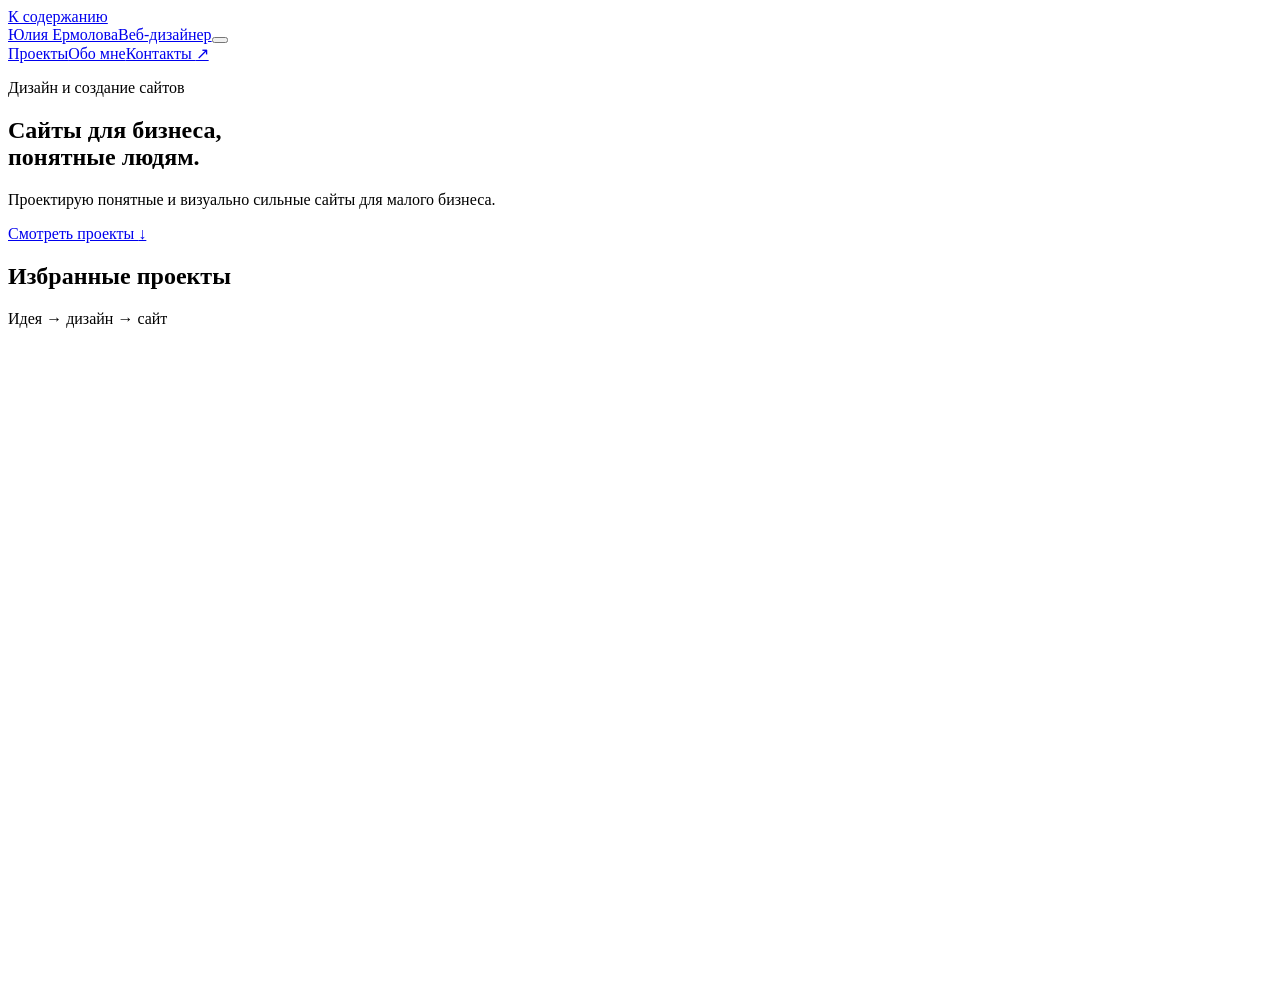
==== index.html @ 123901cf "Publish Yulia Ermolova portfolio" ====
<!doctype html><html lang="ru"><head><meta charset="UTF-8"><meta name="viewport" content="width=device-width, initial-scale=1"><title>Юлия Ермолова — веб-дизайнер</title><meta name="description" content="Дизайн сайтов для малого бизнеса. Портфолио Юлии Ермоловой: коммерческий проект PRYANIK44 и концепт свадебной студии NÉRA."><link rel="preload" href="/yulia-portfolio/assets/onest-1.woff2" as="font" type="font/woff2" crossorigin><link rel="preload" href="/yulia-portfolio/assets/onest-6.woff2" as="font" type="font/woff2" crossorigin><link rel="stylesheet" href="/yulia-portfolio/fonts.css"><link rel="stylesheet" href="/yulia-portfolio/styles.css"><script src="/yulia-portfolio/app.js" defer></script></head><body><a class="skip-link" href="#main">К содержанию</a><header class="header shell"><a class="brand" href="/yulia-portfolio/" aria-current="page">Юлия Ермолова<span class="brand-role">Веб-дизайнер</span></a><button class="menu-toggle" aria-label="Открыть меню" aria-expanded="false" aria-controls="navigation"><span></span><span></span></button><nav id="navigation" aria-label="Основная навигация"><a href="/yulia-portfolio/#projects">Проекты</a><a href="/yulia-portfolio/#about">Обо мне</a><a href="/yulia-portfolio/#contact">Контакты <span aria-hidden="true">↗</span></a></nav></header><main id="main">
<section class="hero shell" aria-labelledby="hero-title"><p class="eyebrow">Дизайн и создание сайтов</p><div class="hero-main"><h1 id="hero-title">Сайты для бизнеса,<br><span>понятные людям.</span></h1><div class="hero-aside"><p>Проектирую понятные и визуально сильные сайты для малого бизнеса.</p><a class="text-link" href="/yulia-portfolio/#projects">Смотреть проекты <span aria-hidden="true">↓</span></a></div></div></section>
<section class="projects shell" id="projects" aria-labelledby="projects-title"><div class="section-heading"><h2 id="projects-title">Избранные проекты</h2><span class="section-note">Идея → дизайн → сайт</span></div><article class="project-card" id="project-pryanik44"><a class="project-link" href="/yulia-portfolio/projects/pryanik44" aria-label="PRYANIK44 — смотреть кейс"><div class="project-preview pryanik44"><img src="/yulia-portfolio/assets/pryanik-desktop-1440.webp" srcset="/yulia-portfolio/assets/pryanik-desktop-480.webp 480w, /yulia-portfolio/assets/pryanik-desktop-800.webp 800w, /yulia-portfolio/assets/pryanik-desktop-1200.webp 1200w, /yulia-portfolio/assets/pryanik-desktop-1440.webp 1440w" sizes="(max-width: 767px) calc(100vw - 40px), (max-width: 1328px) calc(100vw - 80px), 1248px" width="1440" height="1000" alt="Первый экран PRYANIK44: пряники на заказ и фотография расписных пряников" decoding="async" fetchpriority="high"><span class="project-kind">Коммерческий проект</span><span class="preview-open" aria-hidden="true"><span aria-hidden="true">↗</span></span></div><div class="project-caption"><div><h3>PRYANIK44</h3><p>Сайт для мастерской авторских пряников</p></div><div class="project-meta"><span>2026</span><span>Смотреть кейс ↗</span></div></div></a></article><article class="project-card" id="project-nera"><a class="project-link" href="/yulia-portfolio/projects/nera" aria-label="NÉRA — смотреть кейс"><div class="project-preview nera"><img src="/yulia-portfolio/assets/nera-desktop-1440.webp" srcset="/yulia-portfolio/assets/nera-desktop-480.webp 480w, /yulia-portfolio/assets/nera-desktop-800.webp 800w, /yulia-portfolio/assets/nera-desktop-1200.webp 1200w, /yulia-portfolio/assets/nera-desktop-1440.webp 1440w" sizes="(max-width: 767px) calc(100vw - 40px), (max-width: 1328px) calc(100vw - 80px), 1248px" width="1440" height="1100" alt="Первый экран NÉRA: Всё начинается с вас и свадебный ужин в саду" decoding="async" loading="lazy"><span class="project-kind">Концепт</span><span class="preview-open" aria-hidden="true"><span aria-hidden="true">↗</span></span></div><div class="project-caption"><div><h3>NÉRA</h3><p>Сайт для свадебной студии</p></div><div class="project-meta"><span>2026</span><span>Смотреть кейс ↗</span></div></div></a></article></section>
<section class="about shell" id="about" aria-labelledby="about-title"><div class="section-label">Немного обо мне</div><div class="about-main"><h2 id="about-title">Юлия Ермолова.<br><span class="muted">Веб-дизайнер.</span></h2><p>Помогаю малому бизнесу рассказывать о себе через сайт. Продумываю структуру, создаю дизайн и адаптирую его для разных устройств.</p><div class="services"><h3>Что делаю</h3><ul><li>Лендинги</li><li>Многостраничные сайты</li><li>Индивидуальные сайты</li></ul></div></div></section>
<section class="contact shell" id="contact" aria-labelledby="contact-title"><div><p class="eyebrow">Давайте познакомимся</p><h2 id="contact-title">Есть проект?<br><span class="muted">Расскажите мне о нём.</span></h2></div><div class="contact-actions" aria-label="Способы связи"><a class="button contact-button contact-button-primary" href="https://t.me/yu_ermolova" target="_blank" rel="noopener noreferrer" aria-label="Написать в Telegram">Telegram <span aria-hidden="true">↗</span></a><a class="button contact-button contact-button-secondary" href="https://vk.ru/yuliaweb" target="_blank" rel="noopener noreferrer" aria-label="Написать в ВКонтакте">ВКонтакте <span aria-hidden="true">↗</span></a></div></section></main><footer class="footer shell"><span>© 2026 Юлия Ермолова</span><a href="#main">Наверх <span aria-hidden="true">↑</span></a></footer></body></html>
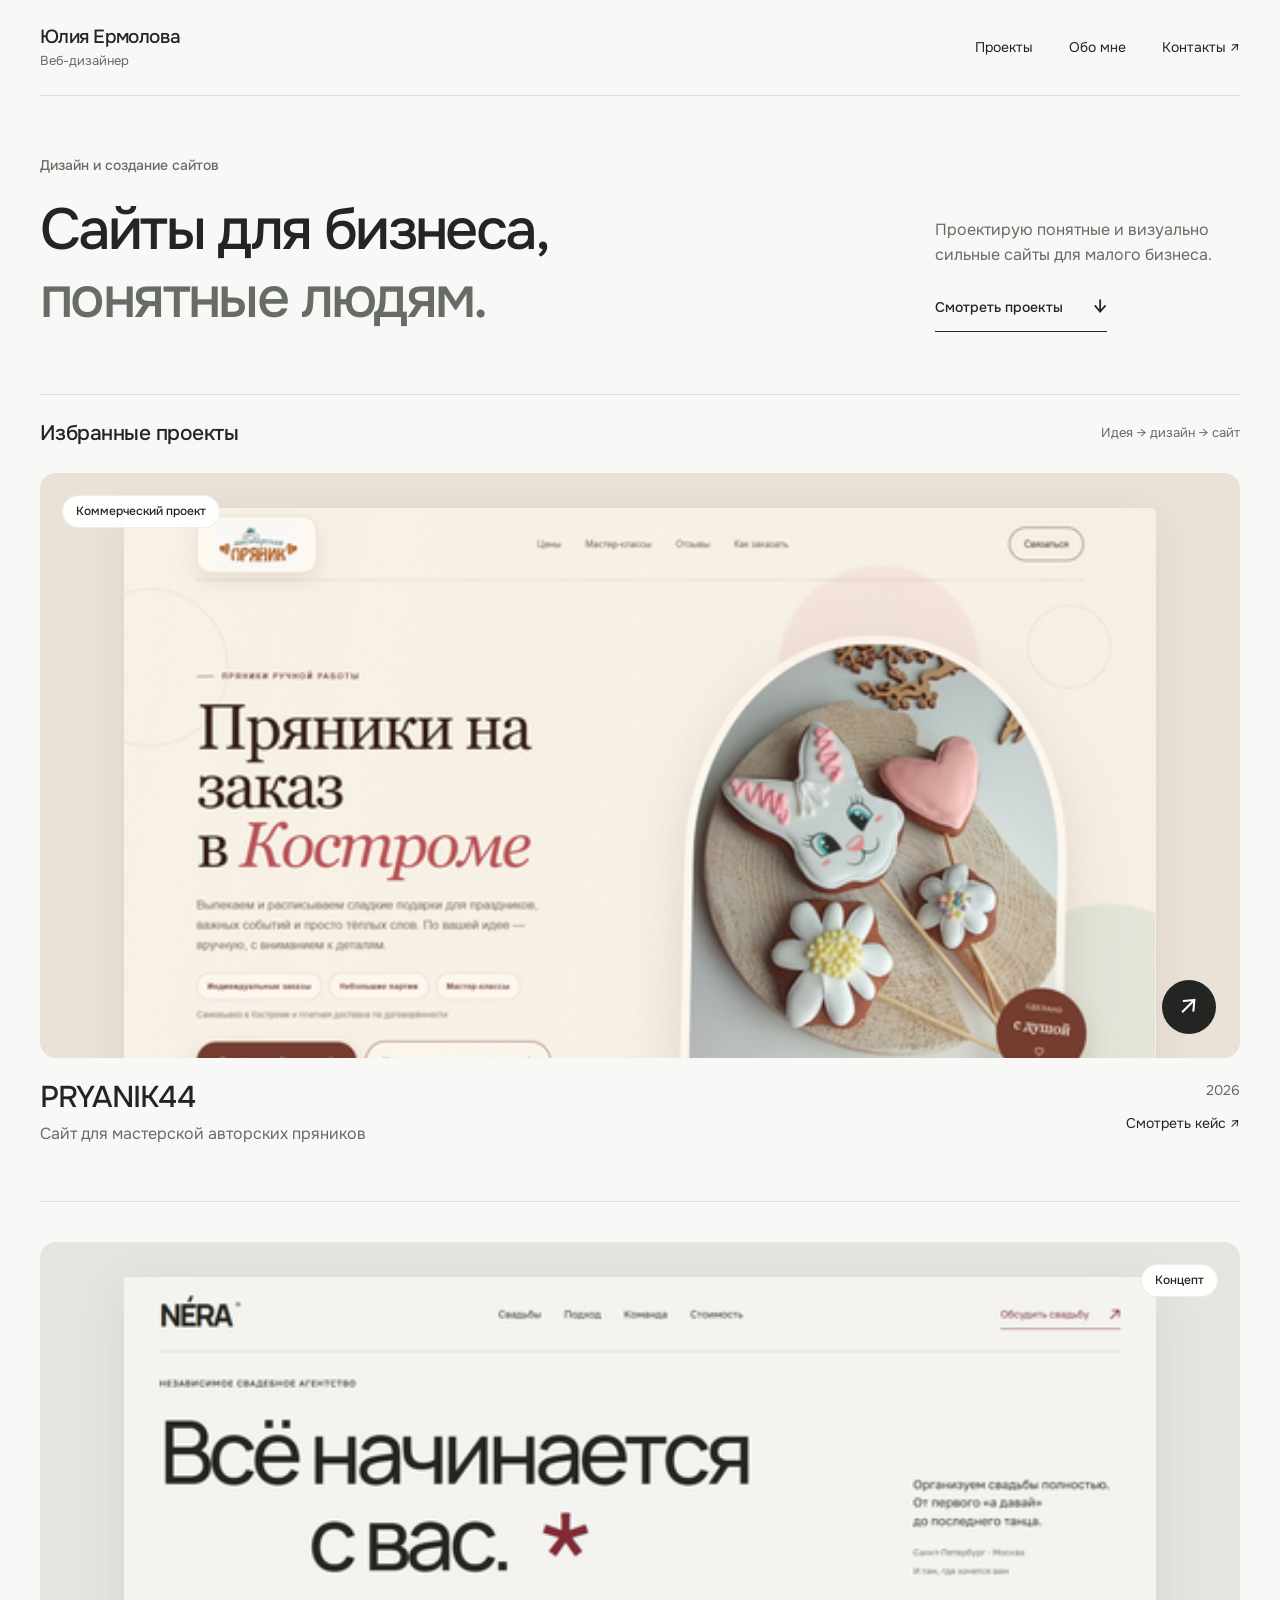
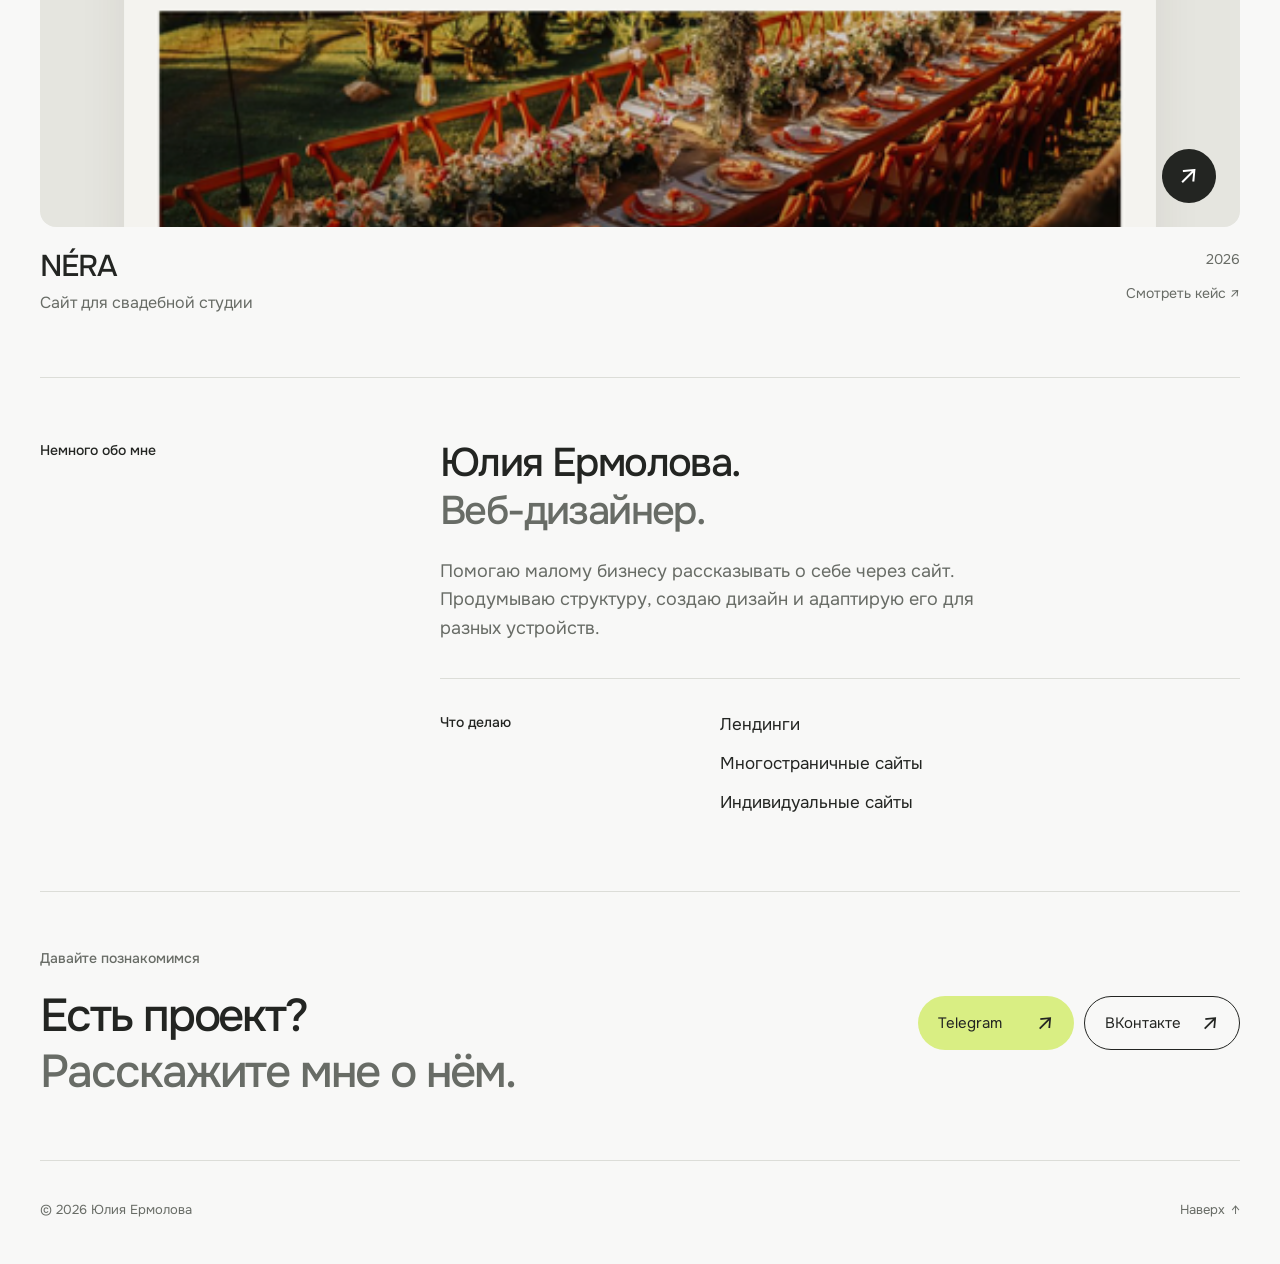
==== commit 23aebf28: "Connect yuliaportfolio.ru" ====
--- a/index.html
+++ b/index.html
@@ -1,5 +1,5 @@
-<!doctype html><html lang="ru"><head><meta charset="UTF-8"><meta name="viewport" content="width=device-width, initial-scale=1"><title>Юлия Ермолова — веб-дизайнер</title><meta name="description" content="Дизайн сайтов для малого бизнеса. Портфолио Юлии Ермоловой: коммерческий проект PRYANIK44 и концепт свадебной студии NÉRA."><link rel="preload" href="/yulia-portfolio/assets/onest-1.woff2" as="font" type="font/woff2" crossorigin><link rel="preload" href="/yulia-portfolio/assets/onest-6.woff2" as="font" type="font/woff2" crossorigin><link rel="stylesheet" href="/yulia-portfolio/fonts.css"><link rel="stylesheet" href="/yulia-portfolio/styles.css"><script src="/yulia-portfolio/app.js" defer></script></head><body><a class="skip-link" href="#main">К содержанию</a><header class="header shell"><a class="brand" href="/yulia-portfolio/" aria-current="page">Юлия Ермолова<span class="brand-role">Веб-дизайнер</span></a><button class="menu-toggle" aria-label="Открыть меню" aria-expanded="false" aria-controls="navigation"><span></span><span></span></button><nav id="navigation" aria-label="Основная навигация"><a href="/yulia-portfolio/#projects">Проекты</a><a href="/yulia-portfolio/#about">Обо мне</a><a href="/yulia-portfolio/#contact">Контакты <span aria-hidden="true">↗</span></a></nav></header><main id="main">
-<section class="hero shell" aria-labelledby="hero-title"><p class="eyebrow">Дизайн и создание сайтов</p><div class="hero-main"><h1 id="hero-title">Сайты для бизнеса,<br><span>понятные людям.</span></h1><div class="hero-aside"><p>Проектирую понятные и визуально сильные сайты для малого бизнеса.</p><a class="text-link" href="/yulia-portfolio/#projects">Смотреть проекты <span aria-hidden="true">↓</span></a></div></div></section>
-<section class="projects shell" id="projects" aria-labelledby="projects-title"><div class="section-heading"><h2 id="projects-title">Избранные проекты</h2><span class="section-note">Идея → дизайн → сайт</span></div><article class="project-card" id="project-pryanik44"><a class="project-link" href="/yulia-portfolio/projects/pryanik44" aria-label="PRYANIK44 — смотреть кейс"><div class="project-preview pryanik44"><img src="/yulia-portfolio/assets/pryanik-desktop-1440.webp" srcset="/yulia-portfolio/assets/pryanik-desktop-480.webp 480w, /yulia-portfolio/assets/pryanik-desktop-800.webp 800w, /yulia-portfolio/assets/pryanik-desktop-1200.webp 1200w, /yulia-portfolio/assets/pryanik-desktop-1440.webp 1440w" sizes="(max-width: 767px) calc(100vw - 40px), (max-width: 1328px) calc(100vw - 80px), 1248px" width="1440" height="1000" alt="Первый экран PRYANIK44: пряники на заказ и фотография расписных пряников" decoding="async" fetchpriority="high"><span class="project-kind">Коммерческий проект</span><span class="preview-open" aria-hidden="true"><span aria-hidden="true">↗</span></span></div><div class="project-caption"><div><h3>PRYANIK44</h3><p>Сайт для мастерской авторских пряников</p></div><div class="project-meta"><span>2026</span><span>Смотреть кейс ↗</span></div></div></a></article><article class="project-card" id="project-nera"><a class="project-link" href="/yulia-portfolio/projects/nera" aria-label="NÉRA — смотреть кейс"><div class="project-preview nera"><img src="/yulia-portfolio/assets/nera-desktop-1440.webp" srcset="/yulia-portfolio/assets/nera-desktop-480.webp 480w, /yulia-portfolio/assets/nera-desktop-800.webp 800w, /yulia-portfolio/assets/nera-desktop-1200.webp 1200w, /yulia-portfolio/assets/nera-desktop-1440.webp 1440w" sizes="(max-width: 767px) calc(100vw - 40px), (max-width: 1328px) calc(100vw - 80px), 1248px" width="1440" height="1100" alt="Первый экран NÉRA: Всё начинается с вас и свадебный ужин в саду" decoding="async" loading="lazy"><span class="project-kind">Концепт</span><span class="preview-open" aria-hidden="true"><span aria-hidden="true">↗</span></span></div><div class="project-caption"><div><h3>NÉRA</h3><p>Сайт для свадебной студии</p></div><div class="project-meta"><span>2026</span><span>Смотреть кейс ↗</span></div></div></a></article></section>
+<!doctype html><html lang="ru"><head><meta charset="UTF-8"><meta name="viewport" content="width=device-width, initial-scale=1"><title>Юлия Ермолова — веб-дизайнер</title><meta name="description" content="Дизайн сайтов для малого бизнеса. Портфолио Юлии Ермоловой: коммерческий проект PRYANIK44 и концепт свадебной студии NÉRA."><link rel="preload" href="/assets/onest-1.woff2" as="font" type="font/woff2" crossorigin><link rel="preload" href="/assets/onest-6.woff2" as="font" type="font/woff2" crossorigin><link rel="stylesheet" href="/fonts.css"><link rel="stylesheet" href="/styles.css"><script src="/app.js" defer></script></head><body><a class="skip-link" href="#main">К содержанию</a><header class="header shell"><a class="brand" href="/" aria-current="page">Юлия Ермолова<span class="brand-role">Веб-дизайнер</span></a><button class="menu-toggle" aria-label="Открыть меню" aria-expanded="false" aria-controls="navigation"><span></span><span></span></button><nav id="navigation" aria-label="Основная навигация"><a href="/#projects">Проекты</a><a href="/#about">Обо мне</a><a href="/#contact">Контакты <span aria-hidden="true">↗</span></a></nav></header><main id="main">
+<section class="hero shell" aria-labelledby="hero-title"><p class="eyebrow">Дизайн и создание сайтов</p><div class="hero-main"><h1 id="hero-title">Сайты для бизнеса,<br><span>понятные людям.</span></h1><div class="hero-aside"><p>Проектирую понятные и визуально сильные сайты для малого бизнеса.</p><a class="text-link" href="/#projects">Смотреть проекты <span aria-hidden="true">↓</span></a></div></div></section>
+<section class="projects shell" id="projects" aria-labelledby="projects-title"><div class="section-heading"><h2 id="projects-title">Избранные проекты</h2><span class="section-note">Идея → дизайн → сайт</span></div><article class="project-card" id="project-pryanik44"><a class="project-link" href="/projects/pryanik44" aria-label="PRYANIK44 — смотреть кейс"><div class="project-preview pryanik44"><img src="/assets/pryanik-desktop-1440.webp" srcset="/assets/pryanik-desktop-480.webp 480w, /assets/pryanik-desktop-800.webp 800w, /assets/pryanik-desktop-1200.webp 1200w, /assets/pryanik-desktop-1440.webp 1440w" sizes="(max-width: 767px) calc(100vw - 40px), (max-width: 1328px) calc(100vw - 80px), 1248px" width="1440" height="1000" alt="Первый экран PRYANIK44: пряники на заказ и фотография расписных пряников" decoding="async" fetchpriority="high"><span class="project-kind">Коммерческий проект</span><span class="preview-open" aria-hidden="true"><span aria-hidden="true">↗</span></span></div><div class="project-caption"><div><h3>PRYANIK44</h3><p>Сайт для мастерской авторских пряников</p></div><div class="project-meta"><span>2026</span><span>Смотреть кейс ↗</span></div></div></a></article><article class="project-card" id="project-nera"><a class="project-link" href="/projects/nera" aria-label="NÉRA — смотреть кейс"><div class="project-preview nera"><img src="/assets/nera-desktop-1440.webp" srcset="/assets/nera-desktop-480.webp 480w, /assets/nera-desktop-800.webp 800w, /assets/nera-desktop-1200.webp 1200w, /assets/nera-desktop-1440.webp 1440w" sizes="(max-width: 767px) calc(100vw - 40px), (max-width: 1328px) calc(100vw - 80px), 1248px" width="1440" height="1100" alt="Первый экран NÉRA: Всё начинается с вас и свадебный ужин в саду" decoding="async" loading="lazy"><span class="project-kind">Концепт</span><span class="preview-open" aria-hidden="true"><span aria-hidden="true">↗</span></span></div><div class="project-caption"><div><h3>NÉRA</h3><p>Сайт для свадебной студии</p></div><div class="project-meta"><span>2026</span><span>Смотреть кейс ↗</span></div></div></a></article></section>
 <section class="about shell" id="about" aria-labelledby="about-title"><div class="section-label">Немного обо мне</div><div class="about-main"><h2 id="about-title">Юлия Ермолова.<br><span class="muted">Веб-дизайнер.</span></h2><p>Помогаю малому бизнесу рассказывать о себе через сайт. Продумываю структуру, создаю дизайн и адаптирую его для разных устройств.</p><div class="services"><h3>Что делаю</h3><ul><li>Лендинги</li><li>Многостраничные сайты</li><li>Индивидуальные сайты</li></ul></div></div></section>
 <section class="contact shell" id="contact" aria-labelledby="contact-title"><div><p class="eyebrow">Давайте познакомимся</p><h2 id="contact-title">Есть проект?<br><span class="muted">Расскажите мне о нём.</span></h2></div><div class="contact-actions" aria-label="Способы связи"><a class="button contact-button contact-button-primary" href="https://t.me/yu_ermolova" target="_blank" rel="noopener noreferrer" aria-label="Написать в Telegram">Telegram <span aria-hidden="true">↗</span></a><a class="button contact-button contact-button-secondary" href="https://vk.ru/yuliaweb" target="_blank" rel="noopener noreferrer" aria-label="Написать в ВКонтакте">ВКонтакте <span aria-hidden="true">↗</span></a></div></section></main><footer class="footer shell"><span>© 2026 Юлия Ермолова</span><a href="#main">Наверх <span aria-hidden="true">↑</span></a></footer></body></html>
--- a/fonts.css
+++ b/fonts.css
@@ -0,0 +1,189 @@
+/* cyrillic-ext */
+@font-face {
+  font-family: 'Onest';
+  font-style: normal;
+  font-weight: 400;
+  font-display: swap;
+  src: url(/assets/onest-0.woff2) format('woff2');
+  unicode-range: U+0460-052F, U+1C80-1C8A, U+20B4, U+2DE0-2DFF, U+A640-A69F, U+FE2E-FE2F;
+}
+/* cyrillic */
+@font-face {
+  font-family: 'Onest';
+  font-style: normal;
+  font-weight: 400;
+  font-display: swap;
+  src: url(/assets/onest-1.woff2) format('woff2');
+  unicode-range: U+0301, U+0400-045F, U+0490-0491, U+04B0-04B1, U+2116;
+}
+/* math */
+@font-face {
+  font-family: 'Onest';
+  font-style: normal;
+  font-weight: 400;
+  font-display: swap;
+  src: url(/assets/onest-2.woff2) format('woff2');
+  unicode-range: U+0302-0303, U+0305, U+0307-0308, U+0310, U+0312, U+0315, U+031A, U+0326-0327, U+032C, U+032F-0330, U+0332-0333, U+0338, U+033A, U+0346, U+034D, U+0391-03A1, U+03A3-03A9, U+03B1-03C9, U+03D1, U+03D5-03D6, U+03F0-03F1, U+03F4-03F5, U+2016-2017, U+2034-2038, U+203C, U+2040, U+2043, U+2047, U+2050, U+2057, U+205F, U+2070-2071, U+2074-208E, U+2090-209C, U+20D0-20DC, U+20E1, U+20E5-20EF, U+2100-2112, U+2114-2115, U+2117-2121, U+2123-214F, U+2190, U+2192, U+2194-21AE, U+21B0-21E5, U+21F1-21F2, U+21F4-2211, U+2213-2214, U+2216-22FF, U+2308-230B, U+2310, U+2319, U+231C-2321, U+2336-237A, U+237C, U+2395, U+239B-23B7, U+23D0, U+23DC-23E1, U+2474-2475, U+25AF, U+25B3, U+25B7, U+25BD, U+25C1, U+25CA, U+25CC, U+25FB, U+266D-266F, U+27C0-27FF, U+2900-2AFF, U+2B0E-2B11, U+2B30-2B4C, U+2BFE, U+3030, U+FF5B, U+FF5D, U+1D400-1D7FF, U+1EE00-1EEFF;
+}
+/* symbols */
+@font-face {
+  font-family: 'Onest';
+  font-style: normal;
+  font-weight: 400;
+  font-display: swap;
+  src: url(/assets/onest-3.woff2) format('woff2');
+  unicode-range: U+0001-000C, U+000E-001F, U+007F-009F, U+20DD-20E0, U+20E2-20E4, U+2150-218F, U+2190, U+2192, U+2194-2199, U+21AF, U+21E6-21F0, U+21F3, U+2218-2219, U+2299, U+22C4-22C6, U+2300-243F, U+2440-244A, U+2460-24FF, U+25A0-27BF, U+2800-28FF, U+2921-2922, U+2981, U+29BF, U+29EB, U+2B00-2BFF, U+4DC0-4DFF, U+FFF9-FFFB, U+10140-1018E, U+10190-1019C, U+101A0, U+101D0-101FD, U+102E0-102FB, U+10E60-10E7E, U+1D2C0-1D2D3, U+1D2E0-1D37F, U+1F000-1F0FF, U+1F100-1F1AD, U+1F1E6-1F1FF, U+1F30D-1F30F, U+1F315, U+1F31C, U+1F31E, U+1F320-1F32C, U+1F336, U+1F378, U+1F37D, U+1F382, U+1F393-1F39F, U+1F3A7-1F3A8, U+1F3AC-1F3AF, U+1F3C2, U+1F3C4-1F3C6, U+1F3CA-1F3CE, U+1F3D4-1F3E0, U+1F3ED, U+1F3F1-1F3F3, U+1F3F5-1F3F7, U+1F408, U+1F415, U+1F41F, U+1F426, U+1F43F, U+1F441-1F442, U+1F444, U+1F446-1F449, U+1F44C-1F44E, U+1F453, U+1F46A, U+1F47D, U+1F4A3, U+1F4B0, U+1F4B3, U+1F4B9, U+1F4BB, U+1F4BF, U+1F4C8-1F4CB, U+1F4D6, U+1F4DA, U+1F4DF, U+1F4E3-1F4E6, U+1F4EA-1F4ED, U+1F4F7, U+1F4F9-1F4FB, U+1F4FD-1F4FE, U+1F503, U+1F507-1F50B, U+1F50D, U+1F512-1F513, U+1F53E-1F54A, U+1F54F-1F5FA, U+1F610, U+1F650-1F67F, U+1F687, U+1F68D, U+1F691, U+1F694, U+1F698, U+1F6AD, U+1F6B2, U+1F6B9-1F6BA, U+1F6BC, U+1F6C6-1F6CF, U+1F6D3-1F6D7, U+1F6E0-1F6EA, U+1F6F0-1F6F3, U+1F6F7-1F6FC, U+1F700-1F7FF, U+1F800-1F80B, U+1F810-1F847, U+1F850-1F859, U+1F860-1F887, U+1F890-1F8AD, U+1F8B0-1F8BB, U+1F8C0-1F8C1, U+1F900-1F90B, U+1F93B, U+1F946, U+1F984, U+1F996, U+1F9E9, U+1FA00-1FA6F, U+1FA70-1FA7C, U+1FA80-1FA89, U+1FA8F-1FAC6, U+1FACE-1FADC, U+1FADF-1FAE9, U+1FAF0-1FAF8, U+1FB00-1FBFF;
+}
+/* vietnamese */
+@font-face {
+  font-family: 'Onest';
+  font-style: normal;
+  font-weight: 400;
+  font-display: swap;
+  src: url(/assets/onest-4.woff2) format('woff2');
+  unicode-range: U+0102-0103, U+0110-0111, U+0128-0129, U+0168-0169, U+01A0-01A1, U+01AF-01B0, U+0300-0301, U+0303-0304, U+0308-0309, U+0323, U+0329, U+1EA0-1EF9, U+20AB;
+}
+/* latin-ext */
+@font-face {
+  font-family: 'Onest';
+  font-style: normal;
+  font-weight: 400;
+  font-display: swap;
+  src: url(/assets/onest-5.woff2) format('woff2');
+  unicode-range: U+0100-02BA, U+02BD-02C5, U+02C7-02CC, U+02CE-02D7, U+02DD-02FF, U+0304, U+0308, U+0329, U+1D00-1DBF, U+1E00-1E9F, U+1EF2-1EFF, U+2020, U+20A0-20AB, U+20AD-20C0, U+2113, U+2C60-2C7F, U+A720-A7FF;
+}
+/* latin */
+@font-face {
+  font-family: 'Onest';
+  font-style: normal;
+  font-weight: 400;
+  font-display: swap;
+  src: url(/assets/onest-6.woff2) format('woff2');
+  unicode-range: U+0000-00FF, U+0131, U+0152-0153, U+02BB-02BC, U+02C6, U+02DA, U+02DC, U+0304, U+0308, U+0329, U+2000-206F, U+20AC, U+2122, U+2191, U+2193, U+2212, U+2215, U+FEFF, U+FFFD;
+}
+/* cyrillic-ext */
+@font-face {
+  font-family: 'Onest';
+  font-style: normal;
+  font-weight: 500;
+  font-display: swap;
+  src: url(/assets/onest-0.woff2) format('woff2');
+  unicode-range: U+0460-052F, U+1C80-1C8A, U+20B4, U+2DE0-2DFF, U+A640-A69F, U+FE2E-FE2F;
+}
+/* cyrillic */
+@font-face {
+  font-family: 'Onest';
+  font-style: normal;
+  font-weight: 500;
+  font-display: swap;
+  src: url(/assets/onest-1.woff2) format('woff2');
+  unicode-range: U+0301, U+0400-045F, U+0490-0491, U+04B0-04B1, U+2116;
+}
+/* math */
+@font-face {
+  font-family: 'Onest';
+  font-style: normal;
+  font-weight: 500;
+  font-display: swap;
+  src: url(/assets/onest-2.woff2) format('woff2');
+  unicode-range: U+0302-0303, U+0305, U+0307-0308, U+0310, U+0312, U+0315, U+031A, U+0326-0327, U+032C, U+032F-0330, U+0332-0333, U+0338, U+033A, U+0346, U+034D, U+0391-03A1, U+03A3-03A9, U+03B1-03C9, U+03D1, U+03D5-03D6, U+03F0-03F1, U+03F4-03F5, U+2016-2017, U+2034-2038, U+203C, U+2040, U+2043, U+2047, U+2050, U+2057, U+205F, U+2070-2071, U+2074-208E, U+2090-209C, U+20D0-20DC, U+20E1, U+20E5-20EF, U+2100-2112, U+2114-2115, U+2117-2121, U+2123-214F, U+2190, U+2192, U+2194-21AE, U+21B0-21E5, U+21F1-21F2, U+21F4-2211, U+2213-2214, U+2216-22FF, U+2308-230B, U+2310, U+2319, U+231C-2321, U+2336-237A, U+237C, U+2395, U+239B-23B7, U+23D0, U+23DC-23E1, U+2474-2475, U+25AF, U+25B3, U+25B7, U+25BD, U+25C1, U+25CA, U+25CC, U+25FB, U+266D-266F, U+27C0-27FF, U+2900-2AFF, U+2B0E-2B11, U+2B30-2B4C, U+2BFE, U+3030, U+FF5B, U+FF5D, U+1D400-1D7FF, U+1EE00-1EEFF;
+}
+/* symbols */
+@font-face {
+  font-family: 'Onest';
+  font-style: normal;
+  font-weight: 500;
+  font-display: swap;
+  src: url(/assets/onest-3.woff2) format('woff2');
+  unicode-range: U+0001-000C, U+000E-001F, U+007F-009F, U+20DD-20E0, U+20E2-20E4, U+2150-218F, U+2190, U+2192, U+2194-2199, U+21AF, U+21E6-21F0, U+21F3, U+2218-2219, U+2299, U+22C4-22C6, U+2300-243F, U+2440-244A, U+2460-24FF, U+25A0-27BF, U+2800-28FF, U+2921-2922, U+2981, U+29BF, U+29EB, U+2B00-2BFF, U+4DC0-4DFF, U+FFF9-FFFB, U+10140-1018E, U+10190-1019C, U+101A0, U+101D0-101FD, U+102E0-102FB, U+10E60-10E7E, U+1D2C0-1D2D3, U+1D2E0-1D37F, U+1F000-1F0FF, U+1F100-1F1AD, U+1F1E6-1F1FF, U+1F30D-1F30F, U+1F315, U+1F31C, U+1F31E, U+1F320-1F32C, U+1F336, U+1F378, U+1F37D, U+1F382, U+1F393-1F39F, U+1F3A7-1F3A8, U+1F3AC-1F3AF, U+1F3C2, U+1F3C4-1F3C6, U+1F3CA-1F3CE, U+1F3D4-1F3E0, U+1F3ED, U+1F3F1-1F3F3, U+1F3F5-1F3F7, U+1F408, U+1F415, U+1F41F, U+1F426, U+1F43F, U+1F441-1F442, U+1F444, U+1F446-1F449, U+1F44C-1F44E, U+1F453, U+1F46A, U+1F47D, U+1F4A3, U+1F4B0, U+1F4B3, U+1F4B9, U+1F4BB, U+1F4BF, U+1F4C8-1F4CB, U+1F4D6, U+1F4DA, U+1F4DF, U+1F4E3-1F4E6, U+1F4EA-1F4ED, U+1F4F7, U+1F4F9-1F4FB, U+1F4FD-1F4FE, U+1F503, U+1F507-1F50B, U+1F50D, U+1F512-1F513, U+1F53E-1F54A, U+1F54F-1F5FA, U+1F610, U+1F650-1F67F, U+1F687, U+1F68D, U+1F691, U+1F694, U+1F698, U+1F6AD, U+1F6B2, U+1F6B9-1F6BA, U+1F6BC, U+1F6C6-1F6CF, U+1F6D3-1F6D7, U+1F6E0-1F6EA, U+1F6F0-1F6F3, U+1F6F7-1F6FC, U+1F700-1F7FF, U+1F800-1F80B, U+1F810-1F847, U+1F850-1F859, U+1F860-1F887, U+1F890-1F8AD, U+1F8B0-1F8BB, U+1F8C0-1F8C1, U+1F900-1F90B, U+1F93B, U+1F946, U+1F984, U+1F996, U+1F9E9, U+1FA00-1FA6F, U+1FA70-1FA7C, U+1FA80-1FA89, U+1FA8F-1FAC6, U+1FACE-1FADC, U+1FADF-1FAE9, U+1FAF0-1FAF8, U+1FB00-1FBFF;
+}
+/* vietnamese */
+@font-face {
+  font-family: 'Onest';
+  font-style: normal;
+  font-weight: 500;
+  font-display: swap;
+  src: url(/assets/onest-4.woff2) format('woff2');
+  unicode-range: U+0102-0103, U+0110-0111, U+0128-0129, U+0168-0169, U+01A0-01A1, U+01AF-01B0, U+0300-0301, U+0303-0304, U+0308-0309, U+0323, U+0329, U+1EA0-1EF9, U+20AB;
+}
+/* latin-ext */
+@font-face {
+  font-family: 'Onest';
+  font-style: normal;
+  font-weight: 500;
+  font-display: swap;
+  src: url(/assets/onest-5.woff2) format('woff2');
+  unicode-range: U+0100-02BA, U+02BD-02C5, U+02C7-02CC, U+02CE-02D7, U+02DD-02FF, U+0304, U+0308, U+0329, U+1D00-1DBF, U+1E00-1E9F, U+1EF2-1EFF, U+2020, U+20A0-20AB, U+20AD-20C0, U+2113, U+2C60-2C7F, U+A720-A7FF;
+}
+/* latin */
+@font-face {
+  font-family: 'Onest';
+  font-style: normal;
+  font-weight: 500;
+  font-display: swap;
+  src: url(/assets/onest-6.woff2) format('woff2');
+  unicode-range: U+0000-00FF, U+0131, U+0152-0153, U+02BB-02BC, U+02C6, U+02DA, U+02DC, U+0304, U+0308, U+0329, U+2000-206F, U+20AC, U+2122, U+2191, U+2193, U+2212, U+2215, U+FEFF, U+FFFD;
+}
+/* cyrillic-ext */
+@font-face {
+  font-family: 'Onest';
+  font-style: normal;
+  font-weight: 600;
+  font-display: swap;
+  src: url(/assets/onest-0.woff2) format('woff2');
+  unicode-range: U+0460-052F, U+1C80-1C8A, U+20B4, U+2DE0-2DFF, U+A640-A69F, U+FE2E-FE2F;
+}
+/* cyrillic */
+@font-face {
+  font-family: 'Onest';
+  font-style: normal;
+  font-weight: 600;
+  font-display: swap;
+  src: url(/assets/onest-1.woff2) format('woff2');
+  unicode-range: U+0301, U+0400-045F, U+0490-0491, U+04B0-04B1, U+2116;
+}
+/* math */
+@font-face {
+  font-family: 'Onest';
+  font-style: normal;
+  font-weight: 600;
+  font-display: swap;
+  src: url(/assets/onest-2.woff2) format('woff2');
+  unicode-range: U+0302-0303, U+0305, U+0307-0308, U+0310, U+0312, U+0315, U+031A, U+0326-0327, U+032C, U+032F-0330, U+0332-0333, U+0338, U+033A, U+0346, U+034D, U+0391-03A1, U+03A3-03A9, U+03B1-03C9, U+03D1, U+03D5-03D6, U+03F0-03F1, U+03F4-03F5, U+2016-2017, U+2034-2038, U+203C, U+2040, U+2043, U+2047, U+2050, U+2057, U+205F, U+2070-2071, U+2074-208E, U+2090-209C, U+20D0-20DC, U+20E1, U+20E5-20EF, U+2100-2112, U+2114-2115, U+2117-2121, U+2123-214F, U+2190, U+2192, U+2194-21AE, U+21B0-21E5, U+21F1-21F2, U+21F4-2211, U+2213-2214, U+2216-22FF, U+2308-230B, U+2310, U+2319, U+231C-2321, U+2336-237A, U+237C, U+2395, U+239B-23B7, U+23D0, U+23DC-23E1, U+2474-2475, U+25AF, U+25B3, U+25B7, U+25BD, U+25C1, U+25CA, U+25CC, U+25FB, U+266D-266F, U+27C0-27FF, U+2900-2AFF, U+2B0E-2B11, U+2B30-2B4C, U+2BFE, U+3030, U+FF5B, U+FF5D, U+1D400-1D7FF, U+1EE00-1EEFF;
+}
+/* symbols */
+@font-face {
+  font-family: 'Onest';
+  font-style: normal;
+  font-weight: 600;
+  font-display: swap;
+  src: url(/assets/onest-3.woff2) format('woff2');
+  unicode-range: U+0001-000C, U+000E-001F, U+007F-009F, U+20DD-20E0, U+20E2-20E4, U+2150-218F, U+2190, U+2192, U+2194-2199, U+21AF, U+21E6-21F0, U+21F3, U+2218-2219, U+2299, U+22C4-22C6, U+2300-243F, U+2440-244A, U+2460-24FF, U+25A0-27BF, U+2800-28FF, U+2921-2922, U+2981, U+29BF, U+29EB, U+2B00-2BFF, U+4DC0-4DFF, U+FFF9-FFFB, U+10140-1018E, U+10190-1019C, U+101A0, U+101D0-101FD, U+102E0-102FB, U+10E60-10E7E, U+1D2C0-1D2D3, U+1D2E0-1D37F, U+1F000-1F0FF, U+1F100-1F1AD, U+1F1E6-1F1FF, U+1F30D-1F30F, U+1F315, U+1F31C, U+1F31E, U+1F320-1F32C, U+1F336, U+1F378, U+1F37D, U+1F382, U+1F393-1F39F, U+1F3A7-1F3A8, U+1F3AC-1F3AF, U+1F3C2, U+1F3C4-1F3C6, U+1F3CA-1F3CE, U+1F3D4-1F3E0, U+1F3ED, U+1F3F1-1F3F3, U+1F3F5-1F3F7, U+1F408, U+1F415, U+1F41F, U+1F426, U+1F43F, U+1F441-1F442, U+1F444, U+1F446-1F449, U+1F44C-1F44E, U+1F453, U+1F46A, U+1F47D, U+1F4A3, U+1F4B0, U+1F4B3, U+1F4B9, U+1F4BB, U+1F4BF, U+1F4C8-1F4CB, U+1F4D6, U+1F4DA, U+1F4DF, U+1F4E3-1F4E6, U+1F4EA-1F4ED, U+1F4F7, U+1F4F9-1F4FB, U+1F4FD-1F4FE, U+1F503, U+1F507-1F50B, U+1F50D, U+1F512-1F513, U+1F53E-1F54A, U+1F54F-1F5FA, U+1F610, U+1F650-1F67F, U+1F687, U+1F68D, U+1F691, U+1F694, U+1F698, U+1F6AD, U+1F6B2, U+1F6B9-1F6BA, U+1F6BC, U+1F6C6-1F6CF, U+1F6D3-1F6D7, U+1F6E0-1F6EA, U+1F6F0-1F6F3, U+1F6F7-1F6FC, U+1F700-1F7FF, U+1F800-1F80B, U+1F810-1F847, U+1F850-1F859, U+1F860-1F887, U+1F890-1F8AD, U+1F8B0-1F8BB, U+1F8C0-1F8C1, U+1F900-1F90B, U+1F93B, U+1F946, U+1F984, U+1F996, U+1F9E9, U+1FA00-1FA6F, U+1FA70-1FA7C, U+1FA80-1FA89, U+1FA8F-1FAC6, U+1FACE-1FADC, U+1FADF-1FAE9, U+1FAF0-1FAF8, U+1FB00-1FBFF;
+}
+/* vietnamese */
+@font-face {
+  font-family: 'Onest';
+  font-style: normal;
+  font-weight: 600;
+  font-display: swap;
+  src: url(/assets/onest-4.woff2) format('woff2');
+  unicode-range: U+0102-0103, U+0110-0111, U+0128-0129, U+0168-0169, U+01A0-01A1, U+01AF-01B0, U+0300-0301, U+0303-0304, U+0308-0309, U+0323, U+0329, U+1EA0-1EF9, U+20AB;
+}
+/* latin-ext */
+@font-face {
+  font-family: 'Onest';
+  font-style: normal;
+  font-weight: 600;
+  font-display: swap;
+  src: url(/assets/onest-5.woff2) format('woff2');
+  unicode-range: U+0100-02BA, U+02BD-02C5, U+02C7-02CC, U+02CE-02D7, U+02DD-02FF, U+0304, U+0308, U+0329, U+1D00-1DBF, U+1E00-1E9F, U+1EF2-1EFF, U+2020, U+20A0-20AB, U+20AD-20C0, U+2113, U+2C60-2C7F, U+A720-A7FF;
+}
+/* latin */
+@font-face {
+  font-family: 'Onest';
+  font-style: normal;
+  font-weight: 600;
+  font-display: swap;
+  src: url(/assets/onest-6.woff2) format('woff2');
+  unicode-range: U+0000-00FF, U+0131, U+0152-0153, U+02BB-02BC, U+02C6, U+02DA, U+02DC, U+0304, U+0308, U+0329, U+2000-206F, U+20AC, U+2122, U+2191, U+2193, U+2212, U+2215, U+FEFF, U+FFFD;
+}
--- a/styles.css
+++ b/styles.css
@@ -0,0 +1,25 @@
+:root{--paper:#f8f8f7;--ink:#232522;--muted:#737671;--line:#dcddd8;--panel:#ebede8;--accent:#d9ee83;--radius:12px;--font:'Onest','Inter',Arial,sans-serif}
+*{box-sizing:border-box}html{scroll-behavior:smooth;scroll-padding-top:24px}body{margin:0;background:var(--paper);color:var(--ink);font:400 16px/1.6 var(--font);-webkit-font-smoothing:antialiased}a{color:inherit;text-decoration:none}button{font:inherit}button,a{-webkit-tap-highlight-color:transparent}img{display:block;max-width:100%;height:auto}h1,h2,h3,p,figure{margin:0}h1,h2,h3{font-weight:500}a,button{touch-action:manipulation}::selection{background:var(--accent);color:var(--ink)}:focus-visible{outline:2px solid #526428;outline-offset:5px}.shell{width:calc(100% - 40px);max-width:1248px;margin-inline:auto}.muted{color:var(--muted)}.eyebrow,.section-label{font-size:14px;font-weight:500}.eyebrow{margin-bottom:18px}.header{position:relative;display:flex;align-items:center;justify-content:space-between;height:81px;border-bottom:1px solid var(--line);z-index:5}.brand{font-size:17px;font-weight:500;letter-spacing:-.03em;line-height:1.3}.brand-role{display:block;font-size:12px;font-weight:400;color:var(--muted);letter-spacing:0;margin-top:4px}.header nav{display:none}.menu-toggle{width:44px;height:44px;border:1px solid var(--line);background:transparent;border-radius:50%;display:grid;align-content:center;justify-content:center;gap:5px;cursor:pointer}.menu-toggle span{width:17px;height:1px;background:var(--ink);transition:transform .2s}.menu-toggle[aria-expanded=true] span:first-child{transform:translateY(3px) rotate(45deg)}.menu-toggle[aria-expanded=true] span:last-child{transform:translateY(-3px) rotate(-45deg)}.header nav.is-open{display:flex;position:absolute;top:80px;left:-20px;right:-20px;padding:18px 20px 24px;background:var(--paper);border-bottom:1px solid var(--line);flex-direction:column;gap:4px;box-shadow:0 20px 24px #2325220a}.header nav a{padding:12px 0}.hero{padding-block:34px 37px}.hero .eyebrow{font-size:13px;color:var(--muted);margin-bottom:15px}.hero h1{font-size:clamp(30px,8.05vw,36px);letter-spacing:-.045em;line-height:1.16}.hero h1 span{color:var(--muted)}.hero-aside{margin-top:20px}.hero-aside p{max-width:340px;color:var(--muted);line-height:1.55}.text-link{display:inline-flex;align-items:center;justify-content:space-between;gap:30px;border-bottom:1px solid var(--ink);padding-block:10px 8px;font-weight:500;font-size:14px;margin-top:13px}.text-link span{font-size:20px}.section-heading{display:flex;align-items:center;justify-content:space-between;padding-block:19px 21px;border-top:1px solid var(--line)}.section-heading h2{font-size:18px;letter-spacing:-.025em}.section-heading sup{font-size:11px;color:var(--muted);margin-left:5px;vertical-align:super}.section-note{display:none}.project-card{margin-bottom:34px}.project-preview{position:relative;overflow:hidden;border-radius:var(--radius);background:#eae2d7;aspect-ratio:1.35}.project-preview img{position:absolute;width:112%;max-width:none;left:-6%;top:4%;transition:transform .35s}.project-preview.nera{background:#e5e5df}.project-preview.nera img{width:112%;left:-6%;top:4%}.project-kind{position:absolute;left:12px;top:12px;background:rgba(255,255,255,.94);border:1px solid #23252214;border-radius:30px;padding:5px 10px;font-size:11px;font-weight:500}.preview-open{position:absolute;bottom:16px;right:16px;width:42px;height:42px;background:var(--ink);color:white;display:grid;place-items:center;border-radius:50%;font-size:22px}.project-caption{display:flex;justify-content:space-between;gap:14px;padding-top:15px}.project-caption h3{font-size:23px;line-height:1.2;letter-spacing:-.035em;margin-bottom:7px}.project-caption p{font-size:14px;line-height:1.45;color:var(--muted);max-width:260px}.project-meta{font-size:12px;color:var(--muted);display:flex;align-items:flex-end;flex-direction:column;gap:11px;white-space:nowrap}.project-meta span:last-child{display:none}.project-link{display:block;border-radius:var(--radius)}.about{border-top:1px solid var(--line);padding-block:32px 38px;margin-top:44px}.section-label{margin-bottom:24px}.about h2{font-size:30px;line-height:1.2;letter-spacing:-.04em}.about-main>p{margin-top:22px;max-width:590px;color:var(--muted)}.services{margin-top:27px;padding-top:23px;border-top:1px solid var(--line)}.services h3{font-size:14px;margin-bottom:12px}.services ul{list-style:none;padding:0;margin:0}.services li{font-size:16px;padding-block:6px}.contact{padding-block:33px 40px;border-top:1px solid var(--line)}.contact .eyebrow{color:var(--muted);margin-bottom:19px}.contact h2{font-size:29px;line-height:1.22;letter-spacing:-.045em}.button{display:inline-flex;align-items:center;justify-content:space-between;gap:36px;padding:14px 24px;background:var(--ink);color:white;border:0;border-radius:40px;font-size:15px;min-height:50px}.button span{font-size:24px;line-height:1}.contact-button{margin-top:25px;background:var(--accent);color:var(--ink)}.contact-button:disabled{cursor:not-allowed}.contact-pending>span{display:block;color:var(--muted);font-size:12px;margin-top:8px}.footer{display:flex;justify-content:space-between;gap:16px;border-top:1px solid var(--line);padding-block:23px 28px;color:var(--muted);font-size:12px}.footer a{white-space:nowrap}.skip-link{position:fixed;top:-80px;left:20px;background:var(--ink);color:white;padding:12px;z-index:20}.skip-link:focus{top:12px}
+@media(min-width:768px){.shell{width:calc(100% - 80px)}.header{height:96px}.brand{font-size:19px}.brand-role{font-size:13px}.menu-toggle{display:none}.header nav,.header nav.is-open{display:flex;position:static;flex-direction:row;gap:36px;padding:0;border:0;box-shadow:none;font-size:14px;background:transparent}.header nav a{padding:10px 0}.hero{padding-block:49px 49px}.hero h1{font-size:44px}.hero-main{display:flex;justify-content:space-between;align-items:flex-end;gap:36px}.hero-aside{margin-top:0;width:250px;flex-shrink:0}.hero-aside p{font-size:15px}.hero .eyebrow{margin-bottom:21px}.section-heading{padding-block:22px}.section-heading h2{font-size:21px}.section-note{display:block;font-size:13px;color:var(--muted)}.project-preview{aspect-ratio:1.94;border-radius:16px}.project-preview img{width:86%;left:7%;top:6%;box-shadow:0 10px 45px #452f2015;border:1px solid #fff7;border-radius:5px}.project-preview.nera img{width:86%;left:7%;top:6%;border-radius:0}.project-kind{top:22px;left:22px;padding:6px 13px;font-size:12px}.preview-open{width:54px;height:54px;right:24px;bottom:24px;font-size:28px}.project-caption{padding-top:21px}.project-caption h3{font-size:28px}.project-caption p{font-size:16px;max-width:none}.project-meta{font-size:14px}.project-meta span:last-child{display:block;color:var(--ink)}.project-card{margin-bottom:46px}.about{display:grid;grid-template-columns:1fr 2fr;padding-block:48px 60px;margin-top:62px}.about h2{font-size:40px}.about-main>p{font-size:18px;max-width:560px}.services{display:grid;grid-template-columns:1fr 2fr;gap:20px;margin-top:35px;padding-top:26px}.services h3{margin-top:6px}.services li{font-size:17px}.contact{display:flex;justify-content:space-between;align-items:center;gap:28px;padding-block:55px 60px}.contact h2{font-size:40px}.contact-button{margin-top:0;min-width:180px}.footer{font-size:13px;padding-block:27px 32px}}
+@media(min-width:1100px){.hero{padding-block:58px 62px}.hero h1{font-size:58px}.hero-aside{width:305px}.hero-aside p{font-size:16px}.hero .eyebrow{font-size:14px}.project-preview{aspect-ratio:2.05}.project-caption h3{font-size:30px}.project-card{margin-bottom:56px}.about{padding-block:61px 68px}.contact h2{font-size:46px}}
+.back-link{display:inline-flex;align-items:center;gap:12px;font-size:14px;color:var(--muted);padding-block:23px 20px}.case-heading .eyebrow{font-size:12px;color:var(--muted);margin-bottom:10px}.case-heading h1{font-size:45px;line-height:1.15;letter-spacing:-.045em}.case-title-row>div>p{font-size:17px;line-height:1.5;margin-top:10px;color:var(--muted)}.case-title-row .text-link{margin-top:12px}.case-roles{padding-block:20px 23px;font-size:12px}.case-roles>span{color:var(--muted)}.case-roles p{margin-top:3px}.case-cover{overflow:hidden;border-radius:10px;background:#eae2d7;padding:14px 10px 0}.case-cover img{border-radius:3px 3px 0 0}.case-summary{padding-block:31px 7px;display:grid;gap:24px}.case-summary h2{font-size:16px;margin-bottom:9px}.case-summary p{color:var(--muted);font-size:16px;line-height:1.6}.case-block{margin-top:32px}.case-section-head{border-top:1px solid var(--line);padding-top:22px;margin-bottom:22px}.case-section-head .section-label{display:block;font-size:12px;color:var(--muted);margin-bottom:18px}.case-section-head h2{font-size:28px;line-height:1.2;letter-spacing:-.035em}.case-section-head p{color:var(--muted);margin-top:12px;max-width:520px}.case-figure{margin:0}.case-figure>a{display:block;border-radius:9px;overflow:hidden;background:#f5ede3}.case-figure img{width:100%;height:auto}.case-figure figcaption{display:flex;justify-content:space-between;gap:12px;font-size:11px;color:var(--muted);padding-top:10px}.case-figure figcaption a{color:var(--ink);white-space:nowrap}.case-details{display:grid;gap:26px}.small-note{display:block;margin-top:16px;color:var(--muted);font-size:12px}.mobile-screens{background:var(--panel);border-radius:12px;padding:22px;display:grid;gap:28px}.mobile-screens .case-figure{max-width:390px;margin-inline:auto;width:100%}.mobile-screens .case-figure>a{border:1px solid #d4cfc7;border-radius:7px}.case-outro{margin-top:38px;padding-block:30px;border-top:1px solid var(--line);border-bottom:1px solid var(--line)}.case-outro .eyebrow{font-size:12px;color:var(--muted);margin-bottom:10px}.case-outro h2{font-size:29px;line-height:1.2;letter-spacing:-.035em}.case-outro .button{margin-top:22px}.next-project{padding-block:28px;display:grid;grid-template-columns:1fr 120px;gap:15px;align-items:center}.next-project .eyebrow{font-size:12px;color:var(--muted);margin-bottom:12px}.next-project h2{font-size:30px;letter-spacing:-.04em}.next-project p:not(.eyebrow){font-size:14px;color:var(--muted)}.next-project img{border-radius:5px}.next-meta{display:flex;flex-direction:column;gap:2px;font-size:11px;color:var(--muted);margin-top:12px}.return-projects{margin:0 0 35px}.catalog-figure>a{max-height:850px;overflow:hidden}
+@media(min-width:768px){.back-link{padding-block:30px}.case-heading .eyebrow{font-size:14px}.case-heading h1{font-size:64px}.case-title-row{display:flex;align-items:flex-end;justify-content:space-between;gap:32px}.case-title-row>div>p{font-size:21px}.mobile-break{display:none}.case-title-row .text-link{margin:0 0 3px}.case-roles{display:flex;gap:32px;font-size:14px;padding-block:25px 30px}.case-roles p{margin:0}.case-cover{padding:40px 55px 0;border-radius:16px}.case-summary{grid-template-columns:1fr 1fr;gap:64px;padding-block:43px 12px}.case-summary h2{font-size:18px}.case-summary p{font-size:17px}.case-block{margin-top:45px}.case-section-head{display:grid;grid-template-columns:1fr 2fr;gap:30px;padding-top:28px;margin-bottom:29px}.case-section-head .section-label{font-size:14px}.case-section-head h2{font-size:35px}.case-figure figcaption{font-size:13px;padding-top:14px}.case-details{grid-template-columns:1fr 1fr;align-items:start;gap:24px}.case-details .case-figure>a{height:540px}.case-details img{height:100%;object-fit:cover;object-position:top}.mobile-screens{grid-template-columns:1fr 1fr;gap:55px;padding:42px 65px;align-items:start}.case-outro{display:flex;align-items:center;justify-content:space-between;padding-block:43px;margin-top:54px}.case-outro h2{font-size:40px}.case-outro .eyebrow{font-size:14px}.case-outro .button{margin:0}.next-project{grid-template-columns:1fr 350px;padding-block:36px;gap:40px}.next-project h2{font-size:48px}.next-project .eyebrow{font-size:14px}.next-project p:not(.eyebrow){font-size:17px}.next-meta{flex-direction:row;gap:24px;font-size:13px}.next-project img{max-height:185px;width:100%;object-fit:cover;object-position:top}.return-projects{margin-bottom:42px}}
+@media(min-width:1100px){.case-heading h1{font-size:76px}.case-summary{grid-template-columns:1fr 1.25fr;gap:130px}.case-details .case-figure>a{height:640px}.case-mobile{display:grid;grid-template-columns:1fr 1.8fr;gap:42px;padding-top:30px;border-top:1px solid var(--line)}.case-mobile .case-section-head{display:block;border:0;padding:0}.case-mobile .section-label{margin-bottom:35px}.case-mobile .case-section-head p{max-width:320px}.mobile-screens{padding:32px;gap:25px}}
+@media(hover:hover){.project-link:hover .project-preview img{transform:translateY(-5px)}a:hover .preview-open{background:#3e4239}.text-link:hover{color:#66783e}.header nav a:hover,.footer a:hover{color:#66783e}.contact-button:hover{background:#cce473}}
+/* Один проход адаптивной доработки: целые интерфейсы и явные статусы. */
+.project-preview.nera img{width:100%;left:0;top:6%}.project-preview.nera .project-kind{left:auto;right:12px}.project-kind{font-size:12px}.case-heading .eyebrow,.case-roles,.case-section-head .section-label,.case-outro .eyebrow{font-size:14px}.case-figure figcaption{font-size:12px}.catalog-figure>a{max-height:none;aspect-ratio:1.5;overflow:hidden}.catalog-figure img{width:100%;height:100%;object-fit:cover;object-position:50% 66%}.case-details .case-figure>a{height:auto}.case-details img{height:auto;object-fit:contain}.project-meta span:last-child{font-size:12px}#project-nera .project-meta span:last-child{display:block;color:var(--muted)}
+@media(min-width:768px){.project-preview.nera img{width:86%;left:7%;top:6%}.project-preview.nera .project-kind{right:22px}.project-meta span:last-child{font-size:14px}.case-figure figcaption{font-size:13px}}
+/* Общие факты и визуальная система кейсов. */
+:root{--muted:#686c66}
+.case-heading{padding-bottom:24px}.case-facts{display:grid;grid-template-columns:1fr auto;gap:18px;margin:0;padding:24px 0;border-bottom:1px solid var(--line)}.case-facts>div:nth-child(2){grid-column:1 / -1;grid-row:2}.case-facts dt{color:var(--muted);font-size:13px;margin-bottom:4px}.case-facts dd{margin:0;font-size:14px}.concept-label{color:var(--ink)!important;text-transform:uppercase;letter-spacing:.08em}.concept-note{font-size:14px;color:var(--muted);margin-top:20px;max-width:690px}.case-nera .case-cover{background:#e5e5df}.visual-system{border-top:1px solid var(--line);padding-top:26px;margin-top:32px}.visual-system>h2{font-size:14px;margin-bottom:19px}.visual-system h3{font-size:25px;line-height:1.25;letter-spacing:-.025em;max-width:530px}.visual-system p{color:var(--muted);margin-top:16px;max-width:570px}.system-details{margin-top:23px;font-size:14px}.system-details>span{display:block;font-weight:500}.system-details ul{display:flex;flex-wrap:wrap;gap:12px 20px;list-style:none;padding:0;margin:15px 0 0}.system-details li{display:flex;align-items:center;gap:8px;color:var(--muted)}.system-details i{width:17px;height:17px;border:1px solid #0002;border-radius:50%;display:inline-block}.case-single{min-width:0}.next-project h2>span{font-size:.7em}.next-project:hover h2{color:#526428}.case-figure figcaption{align-items:center}.case-figure figcaption>a{min-height:44px;display:inline-flex;align-items:center;gap:5px}.text-link,.back-link,.footer>a{min-height:44px}.footer>a{display:inline-flex;align-items:center;gap:6px}.footer{align-items:center}.case-cover>a{display:block}.case-facts,.case-figure,.case-details,.mobile-screens{min-width:0}.contact-button:disabled{background:#e6e9df;color:#686c66}.contact-pending>span{font-size:13px}.case-outro .button{gap:20px}#project-nera .project-meta span:last-child{display:none}
+@media(min-width:768px){.case-heading{padding-bottom:32px}.case-facts{grid-template-columns:1fr 2fr auto;gap:30px;padding-block:26px}.case-facts>div:nth-child(2){grid-column:auto;grid-row:auto}.case-facts dt{font-size:14px}.case-facts dd{font-size:16px}.visual-system{display:grid;grid-template-columns:1fr 2fr;gap:30px;padding-top:30px;margin-top:44px}.visual-system h3{font-size:32px}.system-details{display:flex;gap:28px;align-items:center;flex-wrap:wrap}.system-details ul{margin:0}#project-nera .project-meta span:last-child{display:block}.case-outro .button{white-space:nowrap}.case-mobile h2{max-width:370px}}
+@media(prefers-reduced-motion:reduce){html{scroll-behavior:auto}*,*::before,*::after{transition:none!important;animation:none!important}}
+
+/* Confirmed contact channels */
+.contact-actions{display:flex;flex-wrap:wrap;gap:10px;margin-top:25px}.contact-actions .contact-button{flex:1 1 150px;min-width:0;margin-top:0;gap:20px;padding-inline:20px}.contact-button-primary{background:var(--accent);color:var(--ink)}.contact-button-secondary{background:transparent;color:var(--ink);border:1px solid var(--ink)}.contact-pending{margin-top:25px;color:var(--muted);font-size:14px;max-width:250px}
+@media(min-width:768px){.contact-actions{flex-wrap:nowrap;justify-content:flex-end;margin-top:0}.contact-actions .contact-button{flex:0 0 auto;min-width:156px}}
+@media(hover:hover){.contact-button-primary:hover{background:#cce473}.contact-button-secondary:hover{background:var(--ink);color:white}}
+
+/* Clear rhythm between portfolio cases */
+.project-card+.project-card{border-top:1px solid var(--line);padding-top:30px}
+@media(min-width:768px){.project-card+.project-card{padding-top:40px}}
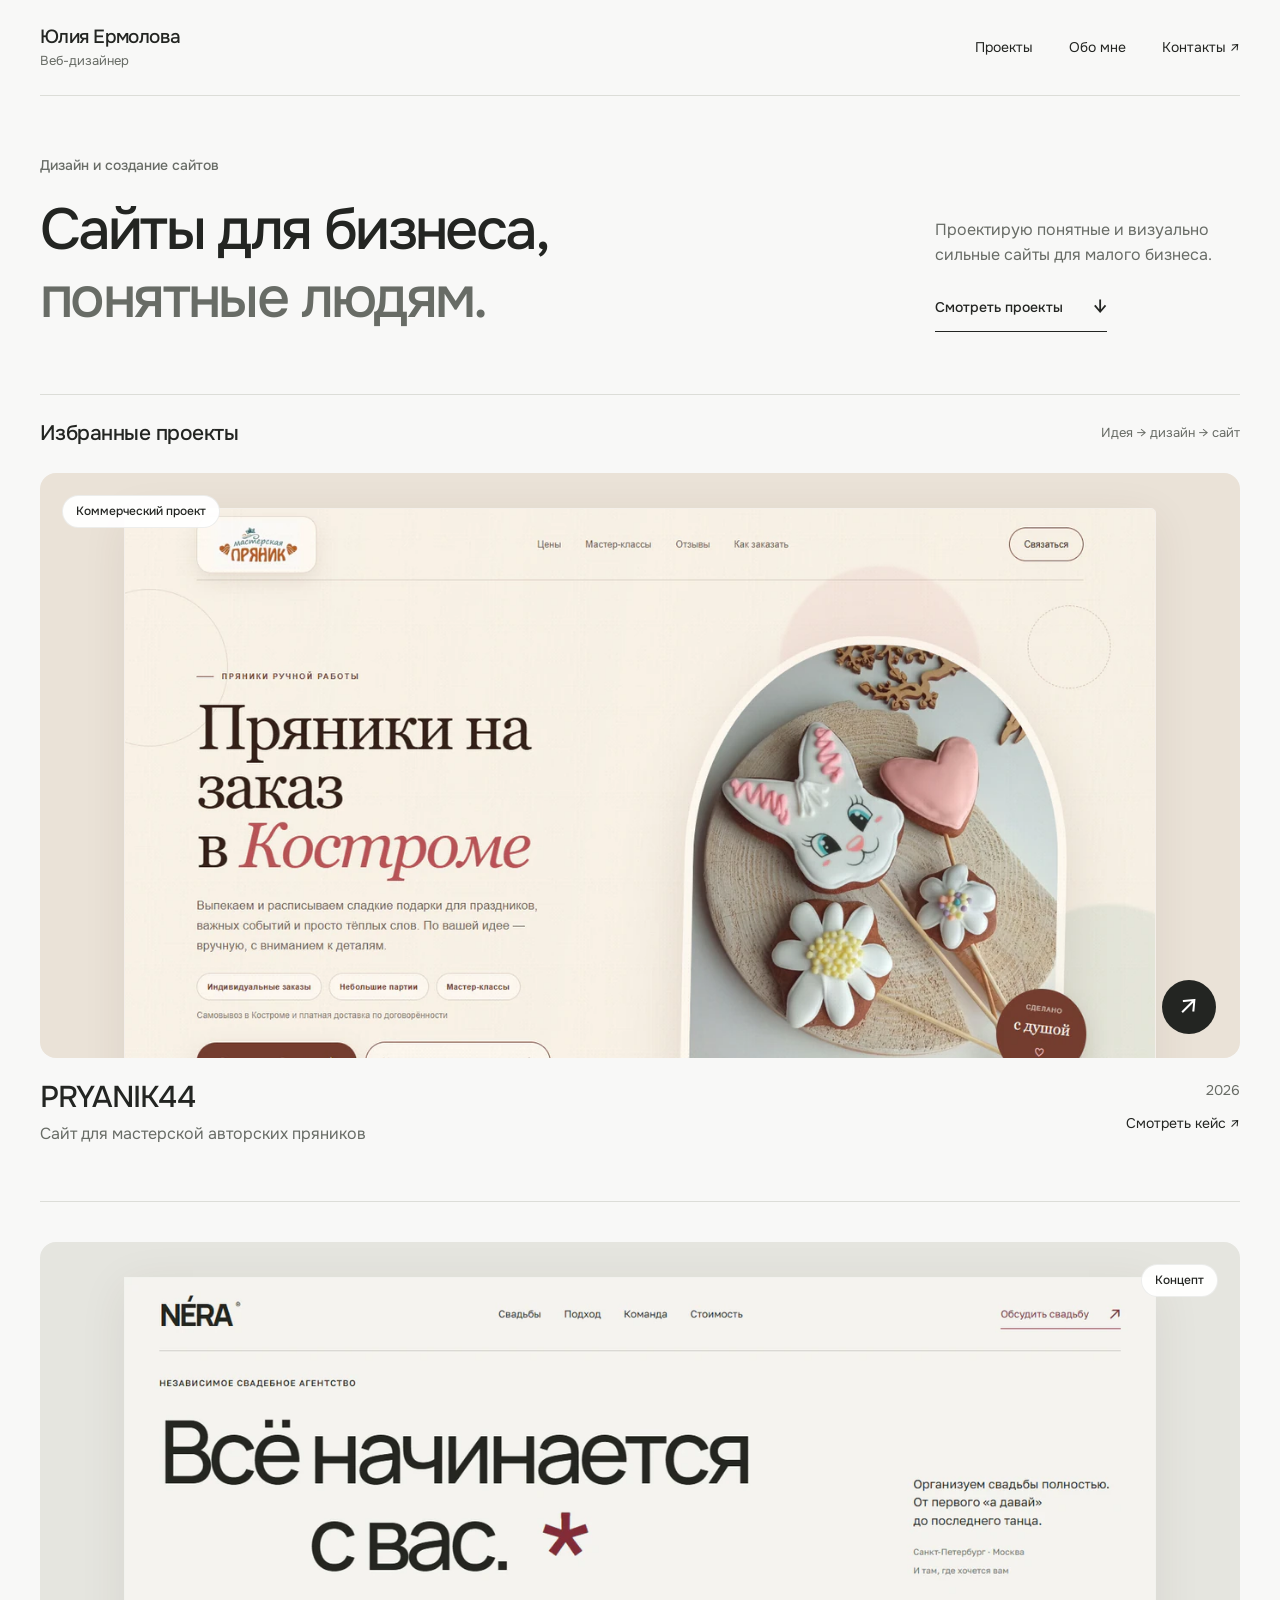
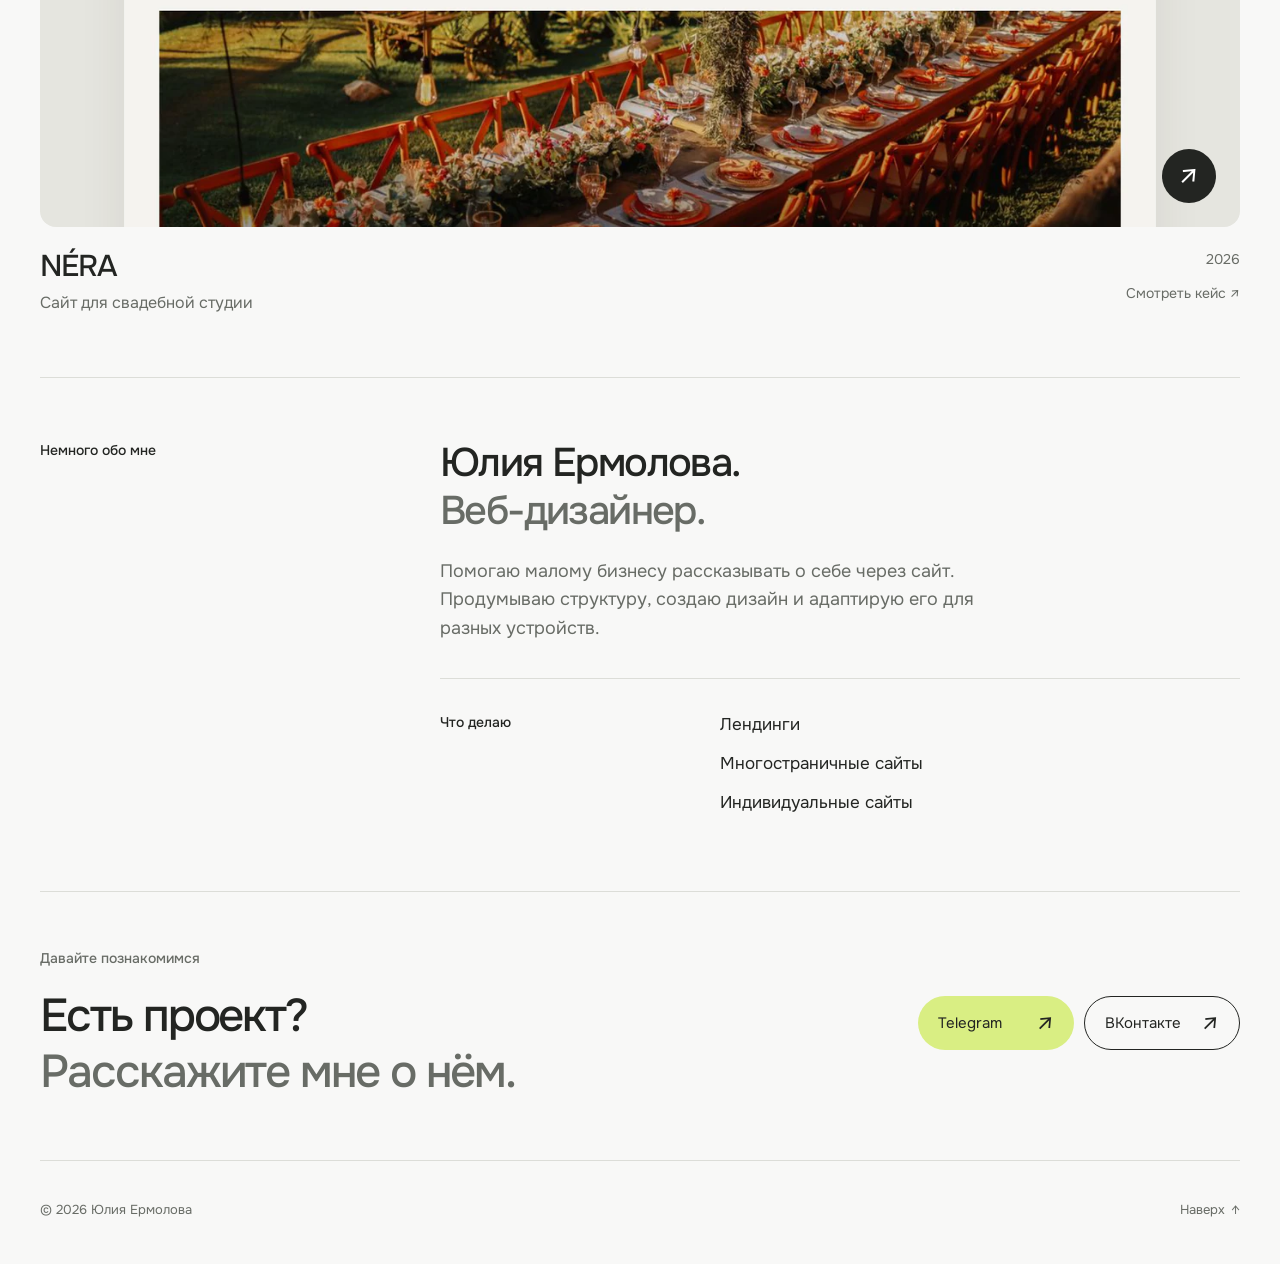
==== commit 63cdd2c7: "Speed up portfolio image loading" ====
--- a/index.html
+++ b/index.html
@@ -1,5 +1,5 @@
 <!doctype html><html lang="ru"><head><meta charset="UTF-8"><meta name="viewport" content="width=device-width, initial-scale=1"><title>Юлия Ермолова — веб-дизайнер</title><meta name="description" content="Дизайн сайтов для малого бизнеса. Портфолио Юлии Ермоловой: коммерческий проект PRYANIK44 и концепт свадебной студии NÉRA."><link rel="preload" href="/assets/onest-1.woff2" as="font" type="font/woff2" crossorigin><link rel="preload" href="/assets/onest-6.woff2" as="font" type="font/woff2" crossorigin><link rel="stylesheet" href="/fonts.css"><link rel="stylesheet" href="/styles.css"><script src="/app.js" defer></script></head><body><a class="skip-link" href="#main">К содержанию</a><header class="header shell"><a class="brand" href="/" aria-current="page">Юлия Ермолова<span class="brand-role">Веб-дизайнер</span></a><button class="menu-toggle" aria-label="Открыть меню" aria-expanded="false" aria-controls="navigation"><span></span><span></span></button><nav id="navigation" aria-label="Основная навигация"><a href="/#projects">Проекты</a><a href="/#about">Обо мне</a><a href="/#contact">Контакты <span aria-hidden="true">↗</span></a></nav></header><main id="main">
 <section class="hero shell" aria-labelledby="hero-title"><p class="eyebrow">Дизайн и создание сайтов</p><div class="hero-main"><h1 id="hero-title">Сайты для бизнеса,<br><span>понятные людям.</span></h1><div class="hero-aside"><p>Проектирую понятные и визуально сильные сайты для малого бизнеса.</p><a class="text-link" href="/#projects">Смотреть проекты <span aria-hidden="true">↓</span></a></div></div></section>
-<section class="projects shell" id="projects" aria-labelledby="projects-title"><div class="section-heading"><h2 id="projects-title">Избранные проекты</h2><span class="section-note">Идея → дизайн → сайт</span></div><article class="project-card" id="project-pryanik44"><a class="project-link" href="/projects/pryanik44" aria-label="PRYANIK44 — смотреть кейс"><div class="project-preview pryanik44"><img src="/assets/pryanik-desktop-1440.webp" srcset="/assets/pryanik-desktop-480.webp 480w, /assets/pryanik-desktop-800.webp 800w, /assets/pryanik-desktop-1200.webp 1200w, /assets/pryanik-desktop-1440.webp 1440w" sizes="(max-width: 767px) calc(100vw - 40px), (max-width: 1328px) calc(100vw - 80px), 1248px" width="1440" height="1000" alt="Первый экран PRYANIK44: пряники на заказ и фотография расписных пряников" decoding="async" fetchpriority="high"><span class="project-kind">Коммерческий проект</span><span class="preview-open" aria-hidden="true"><span aria-hidden="true">↗</span></span></div><div class="project-caption"><div><h3>PRYANIK44</h3><p>Сайт для мастерской авторских пряников</p></div><div class="project-meta"><span>2026</span><span>Смотреть кейс ↗</span></div></div></a></article><article class="project-card" id="project-nera"><a class="project-link" href="/projects/nera" aria-label="NÉRA — смотреть кейс"><div class="project-preview nera"><img src="/assets/nera-desktop-1440.webp" srcset="/assets/nera-desktop-480.webp 480w, /assets/nera-desktop-800.webp 800w, /assets/nera-desktop-1200.webp 1200w, /assets/nera-desktop-1440.webp 1440w" sizes="(max-width: 767px) calc(100vw - 40px), (max-width: 1328px) calc(100vw - 80px), 1248px" width="1440" height="1100" alt="Первый экран NÉRA: Всё начинается с вас и свадебный ужин в саду" decoding="async" loading="lazy"><span class="project-kind">Концепт</span><span class="preview-open" aria-hidden="true"><span aria-hidden="true">↗</span></span></div><div class="project-caption"><div><h3>NÉRA</h3><p>Сайт для свадебной студии</p></div><div class="project-meta"><span>2026</span><span>Смотреть кейс ↗</span></div></div></a></article></section>
+<section class="projects shell" id="projects" aria-labelledby="projects-title"><div class="section-heading"><h2 id="projects-title">Избранные проекты</h2><span class="section-note">Идея → дизайн → сайт</span></div><article class="project-card" id="project-pryanik44"><a class="project-link" href="/projects/pryanik44" aria-label="PRYANIK44 — смотреть кейс"><div class="project-preview pryanik44"><img src="/assets/pryanik-desktop-preview-1440.webp" srcset="/assets/pryanik-desktop-preview-240.webp 240w, /assets/pryanik-desktop-preview-480.webp 480w, /assets/pryanik-desktop-preview-800.webp 800w, /assets/pryanik-desktop-preview-1200.webp 1200w, /assets/pryanik-desktop-preview-1440.webp 1440w" sizes="(max-width: 767px) calc(100vw - 40px), (max-width: 1328px) calc(100vw - 80px), 1248px" width="1440" height="1000" alt="Первый экран PRYANIK44: пряники на заказ и фотография расписных пряников" decoding="async" fetchpriority="high"><span class="project-kind">Коммерческий проект</span><span class="preview-open" aria-hidden="true"><span aria-hidden="true">↗</span></span></div><div class="project-caption"><div><h3>PRYANIK44</h3><p>Сайт для мастерской авторских пряников</p></div><div class="project-meta"><span>2026</span><span>Смотреть кейс ↗</span></div></div></a></article><article class="project-card" id="project-nera"><a class="project-link" href="/projects/nera" aria-label="NÉRA — смотреть кейс"><div class="project-preview nera"><img src="/assets/nera-desktop-preview-1440.webp" srcset="/assets/nera-desktop-preview-240.webp 240w, /assets/nera-desktop-preview-480.webp 480w, /assets/nera-desktop-preview-800.webp 800w, /assets/nera-desktop-preview-1200.webp 1200w, /assets/nera-desktop-preview-1440.webp 1440w" sizes="(max-width: 767px) calc(100vw - 40px), (max-width: 1328px) calc(100vw - 80px), 1248px" width="1440" height="1100" alt="Первый экран NÉRA: Всё начинается с вас и свадебный ужин в саду" decoding="async" loading="lazy"><span class="project-kind">Концепт</span><span class="preview-open" aria-hidden="true"><span aria-hidden="true">↗</span></span></div><div class="project-caption"><div><h3>NÉRA</h3><p>Сайт для свадебной студии</p></div><div class="project-meta"><span>2026</span><span>Смотреть кейс ↗</span></div></div></a></article></section>
 <section class="about shell" id="about" aria-labelledby="about-title"><div class="section-label">Немного обо мне</div><div class="about-main"><h2 id="about-title">Юлия Ермолова.<br><span class="muted">Веб-дизайнер.</span></h2><p>Помогаю малому бизнесу рассказывать о себе через сайт. Продумываю структуру, создаю дизайн и адаптирую его для разных устройств.</p><div class="services"><h3>Что делаю</h3><ul><li>Лендинги</li><li>Многостраничные сайты</li><li>Индивидуальные сайты</li></ul></div></div></section>
 <section class="contact shell" id="contact" aria-labelledby="contact-title"><div><p class="eyebrow">Давайте познакомимся</p><h2 id="contact-title">Есть проект?<br><span class="muted">Расскажите мне о нём.</span></h2></div><div class="contact-actions" aria-label="Способы связи"><a class="button contact-button contact-button-primary" href="https://t.me/yu_ermolova" target="_blank" rel="noopener noreferrer" aria-label="Написать в Telegram">Telegram <span aria-hidden="true">↗</span></a><a class="button contact-button contact-button-secondary" href="https://vk.ru/yuliaweb" target="_blank" rel="noopener noreferrer" aria-label="Написать в ВКонтакте">ВКонтакте <span aria-hidden="true">↗</span></a></div></section></main><footer class="footer shell"><span>© 2026 Юлия Ермолова</span><a href="#main">Наверх <span aria-hidden="true">↑</span></a></footer></body></html>
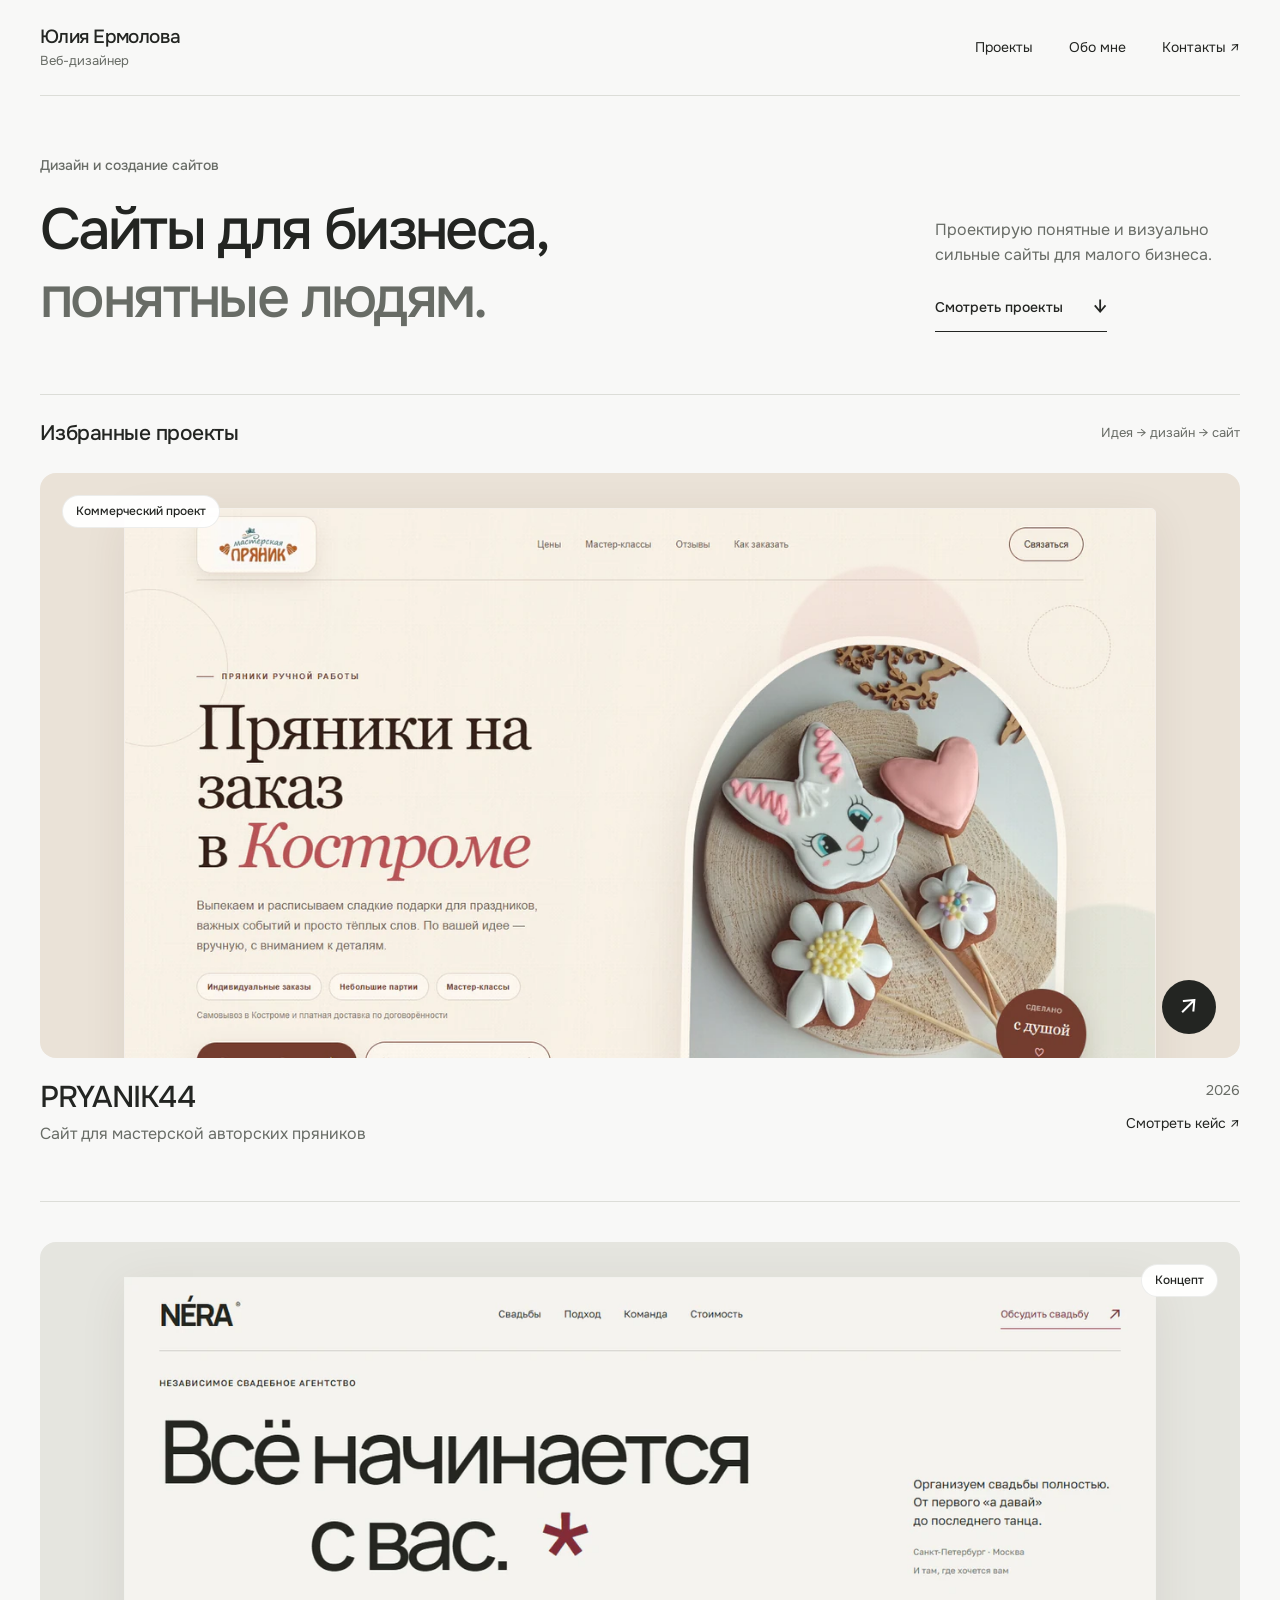
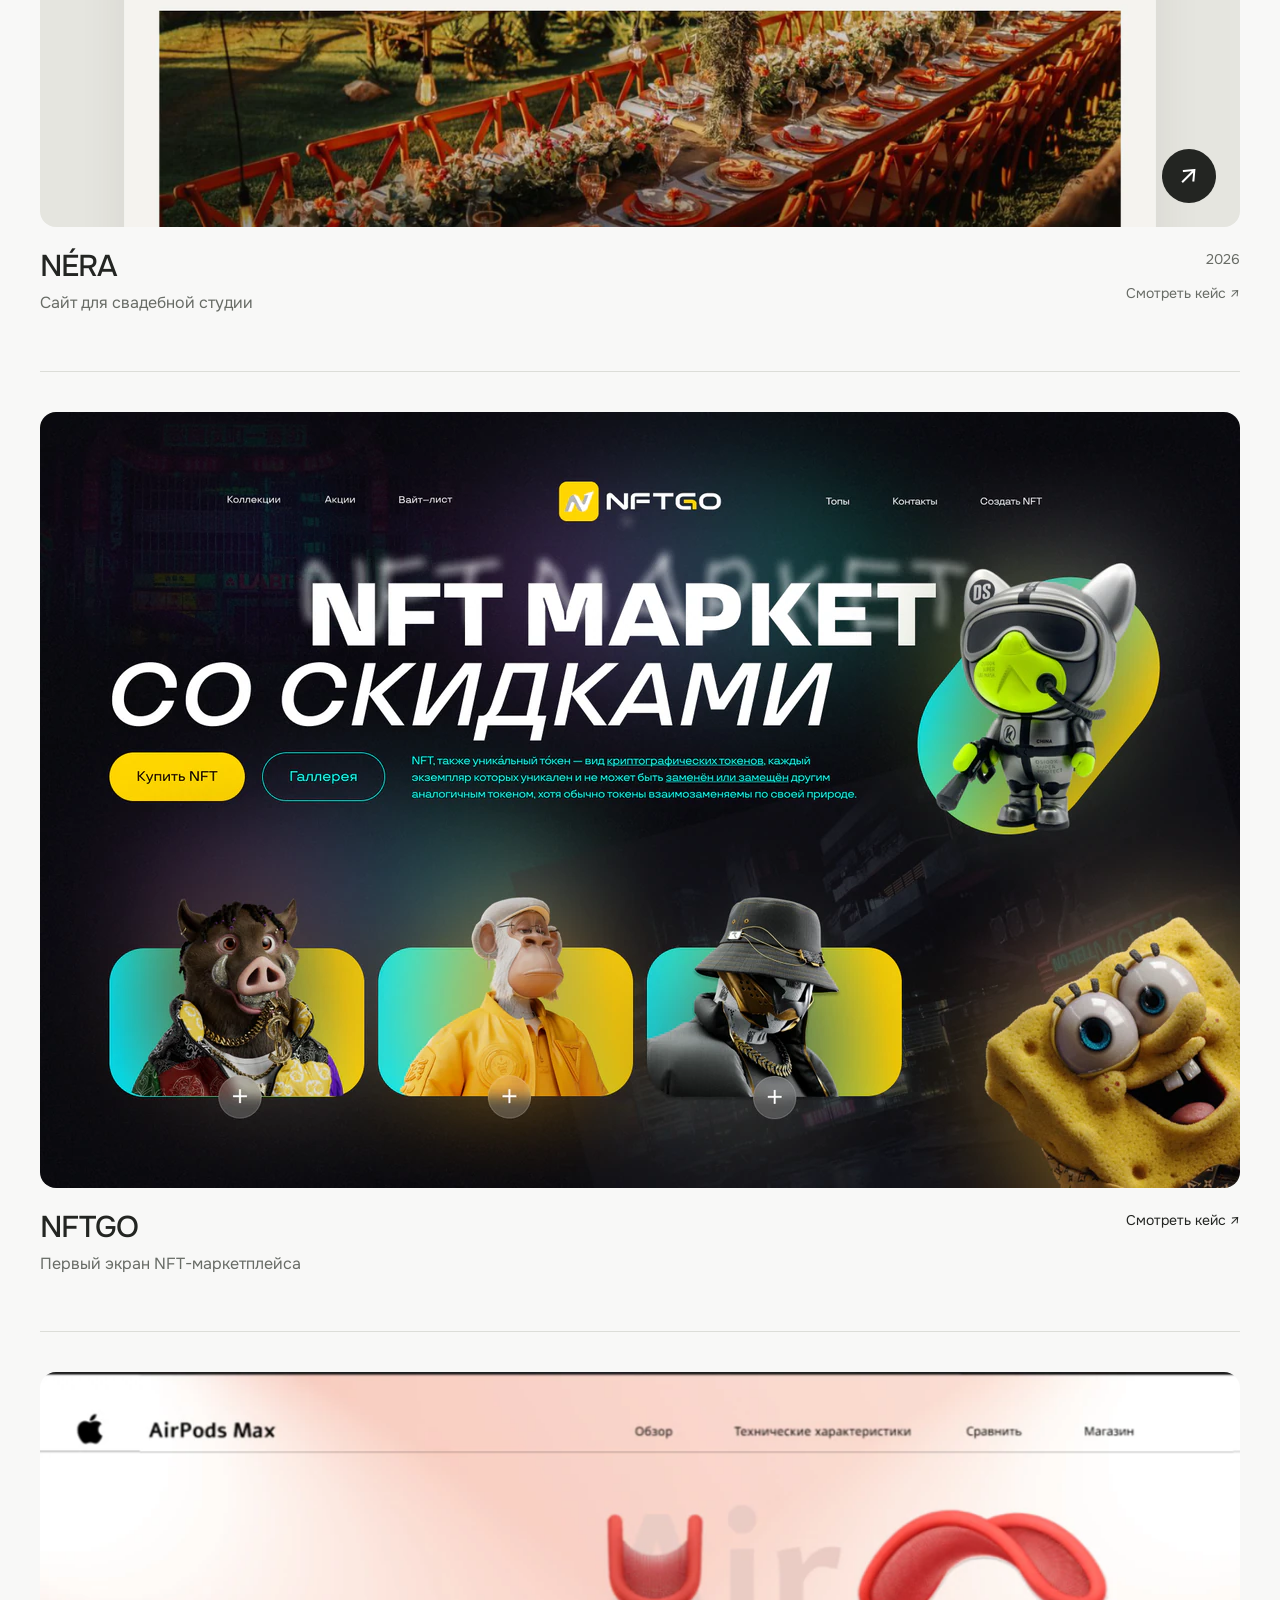
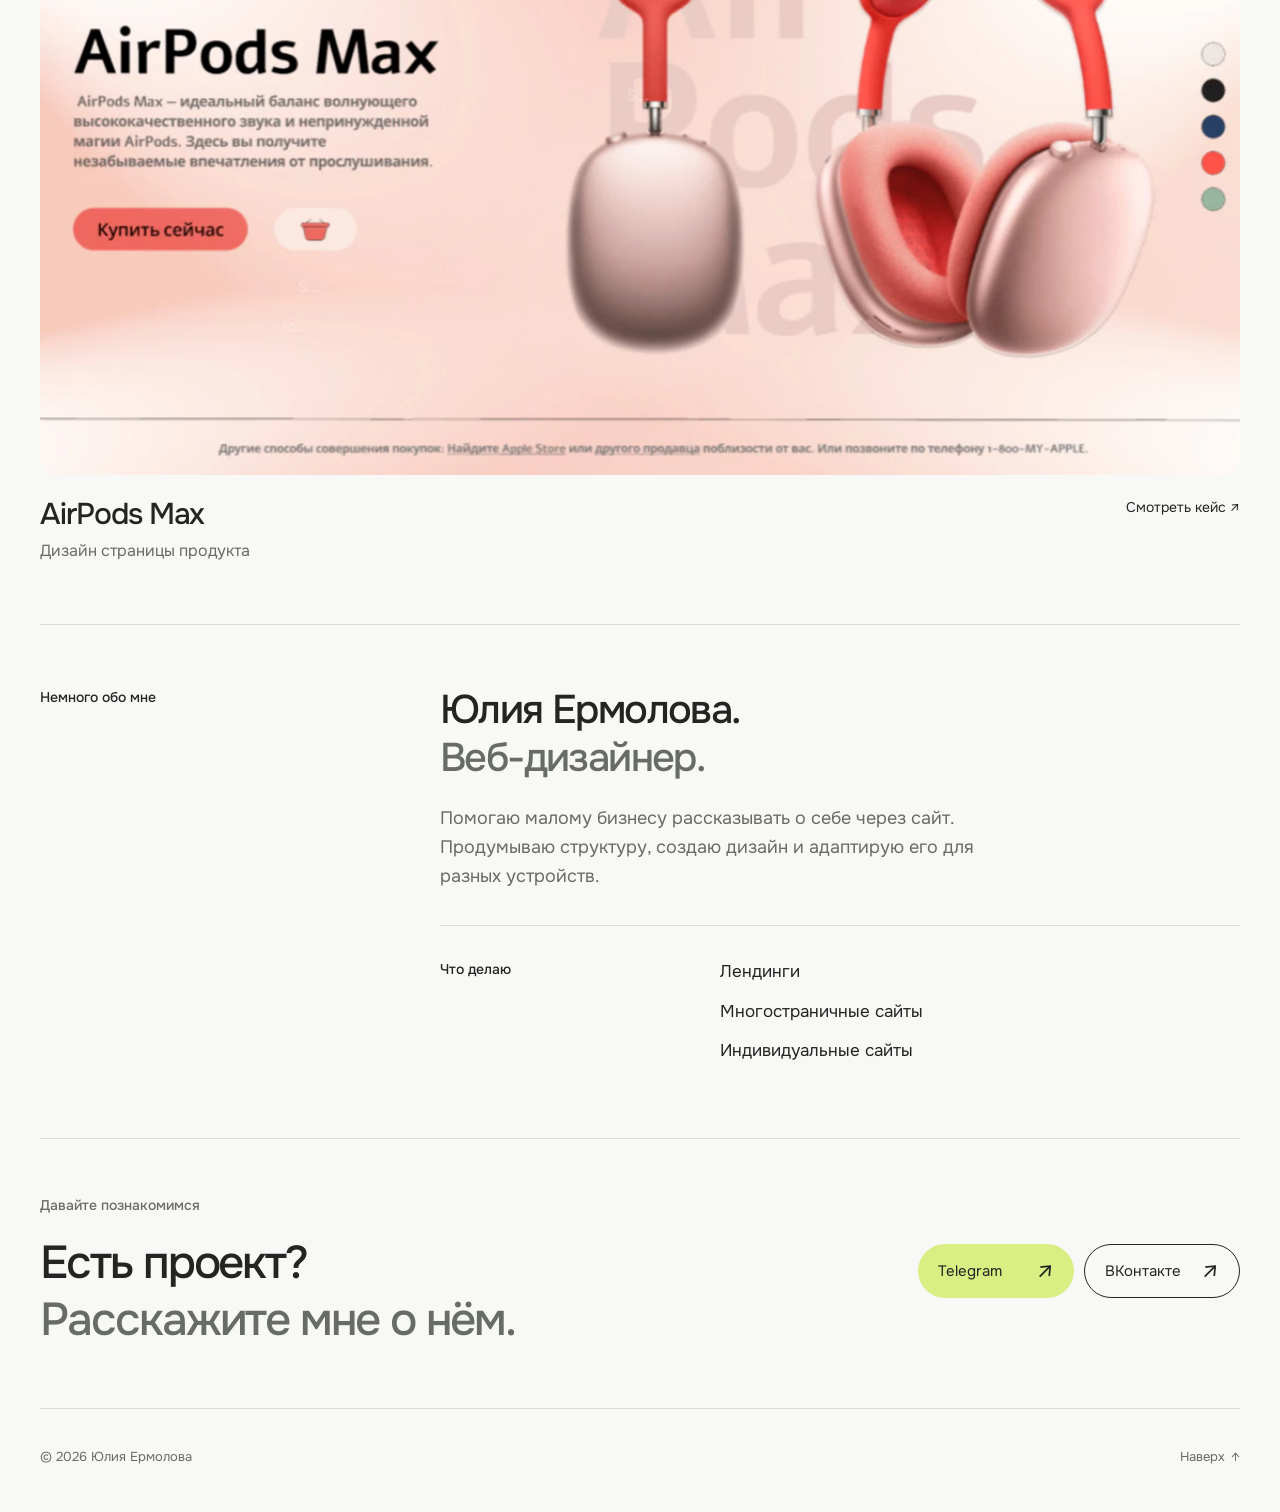
==== commit e85592c3: "Add NFTGO and AirPods Max to the portfolio" ====
--- a/index.html
+++ b/index.html
@@ -1,5 +1,5 @@
-<!doctype html><html lang="ru"><head><meta charset="UTF-8"><meta name="viewport" content="width=device-width, initial-scale=1"><title>Юлия Ермолова — веб-дизайнер</title><meta name="description" content="Дизайн сайтов для малого бизнеса. Портфолио Юлии Ермоловой: коммерческий проект PRYANIK44 и концепт свадебной студии NÉRA."><link rel="preload" href="/assets/onest-1.woff2" as="font" type="font/woff2" crossorigin><link rel="preload" href="/assets/onest-6.woff2" as="font" type="font/woff2" crossorigin><link rel="stylesheet" href="/fonts.css"><link rel="stylesheet" href="/styles.css"><script src="/app.js" defer></script></head><body><a class="skip-link" href="#main">К содержанию</a><header class="header shell"><a class="brand" href="/" aria-current="page">Юлия Ермолова<span class="brand-role">Веб-дизайнер</span></a><button class="menu-toggle" aria-label="Открыть меню" aria-expanded="false" aria-controls="navigation"><span></span><span></span></button><nav id="navigation" aria-label="Основная навигация"><a href="/#projects">Проекты</a><a href="/#about">Обо мне</a><a href="/#contact">Контакты <span aria-hidden="true">↗</span></a></nav></header><main id="main">
+<!doctype html><html lang="ru"><head><meta charset="UTF-8"><meta name="viewport" content="width=device-width, initial-scale=1"><title>Юлия Ермолова — веб-дизайнер</title><meta name="description" content="Портфолио веб-дизайнера Юлии Ермоловой. Избранные работы: PRYANIK44, NÉRA, NFTGO и AirPods Max."><link rel="preload" href="/assets/onest-1.woff2" as="font" type="font/woff2" crossorigin><link rel="preload" href="/assets/onest-6.woff2" as="font" type="font/woff2" crossorigin><link rel="stylesheet" href="/fonts.css"><link rel="stylesheet" href="/styles.css"><script src="/app.js" defer></script></head><body><a class="skip-link" href="#main">К содержанию</a><header class="header shell"><a class="brand" href="/" aria-current="page">Юлия Ермолова<span class="brand-role">Веб-дизайнер</span></a><button class="menu-toggle" aria-label="Открыть меню" aria-expanded="false" aria-controls="navigation"><span></span><span></span></button><nav id="navigation" aria-label="Основная навигация"><a href="/#projects">Проекты</a><a href="/#about">Обо мне</a><a href="/#contact">Контакты <span aria-hidden="true">↗</span></a></nav></header><main id="main">
 <section class="hero shell" aria-labelledby="hero-title"><p class="eyebrow">Дизайн и создание сайтов</p><div class="hero-main"><h1 id="hero-title">Сайты для бизнеса,<br><span>понятные людям.</span></h1><div class="hero-aside"><p>Проектирую понятные и визуально сильные сайты для малого бизнеса.</p><a class="text-link" href="/#projects">Смотреть проекты <span aria-hidden="true">↓</span></a></div></div></section>
-<section class="projects shell" id="projects" aria-labelledby="projects-title"><div class="section-heading"><h2 id="projects-title">Избранные проекты</h2><span class="section-note">Идея → дизайн → сайт</span></div><article class="project-card" id="project-pryanik44"><a class="project-link" href="/projects/pryanik44" aria-label="PRYANIK44 — смотреть кейс"><div class="project-preview pryanik44"><img src="/assets/pryanik-desktop-preview-1440.webp" srcset="/assets/pryanik-desktop-preview-240.webp 240w, /assets/pryanik-desktop-preview-480.webp 480w, /assets/pryanik-desktop-preview-800.webp 800w, /assets/pryanik-desktop-preview-1200.webp 1200w, /assets/pryanik-desktop-preview-1440.webp 1440w" sizes="(max-width: 767px) calc(100vw - 40px), (max-width: 1328px) calc(100vw - 80px), 1248px" width="1440" height="1000" alt="Первый экран PRYANIK44: пряники на заказ и фотография расписных пряников" decoding="async" fetchpriority="high"><span class="project-kind">Коммерческий проект</span><span class="preview-open" aria-hidden="true"><span aria-hidden="true">↗</span></span></div><div class="project-caption"><div><h3>PRYANIK44</h3><p>Сайт для мастерской авторских пряников</p></div><div class="project-meta"><span>2026</span><span>Смотреть кейс ↗</span></div></div></a></article><article class="project-card" id="project-nera"><a class="project-link" href="/projects/nera" aria-label="NÉRA — смотреть кейс"><div class="project-preview nera"><img src="/assets/nera-desktop-preview-1440.webp" srcset="/assets/nera-desktop-preview-240.webp 240w, /assets/nera-desktop-preview-480.webp 480w, /assets/nera-desktop-preview-800.webp 800w, /assets/nera-desktop-preview-1200.webp 1200w, /assets/nera-desktop-preview-1440.webp 1440w" sizes="(max-width: 767px) calc(100vw - 40px), (max-width: 1328px) calc(100vw - 80px), 1248px" width="1440" height="1100" alt="Первый экран NÉRA: Всё начинается с вас и свадебный ужин в саду" decoding="async" loading="lazy"><span class="project-kind">Концепт</span><span class="preview-open" aria-hidden="true"><span aria-hidden="true">↗</span></span></div><div class="project-caption"><div><h3>NÉRA</h3><p>Сайт для свадебной студии</p></div><div class="project-meta"><span>2026</span><span>Смотреть кейс ↗</span></div></div></a></article></section>
+<section class="projects shell" id="projects" aria-labelledby="projects-title"><div class="section-heading"><h2 id="projects-title">Избранные проекты</h2><span class="section-note">Идея → дизайн → сайт</span></div><article class="project-card" id="project-pryanik44"><a class="project-link" href="/projects/pryanik44" aria-label="PRYANIK44 — смотреть кейс"><div class="project-preview pryanik44"><img src="/assets/pryanik-desktop-preview-1440.webp" srcset="/assets/pryanik-desktop-preview-240.webp 240w, /assets/pryanik-desktop-preview-480.webp 480w, /assets/pryanik-desktop-preview-800.webp 800w, /assets/pryanik-desktop-preview-1200.webp 1200w, /assets/pryanik-desktop-preview-1440.webp 1440w" sizes="(max-width: 767px) calc(100vw - 40px), (max-width: 1328px) calc(100vw - 80px), 1248px" width="1440" height="1000" alt="Первый экран PRYANIK44: пряники на заказ и фотография расписных пряников" decoding="async" fetchpriority="high"><span class="project-kind">Коммерческий проект</span><span class="preview-open" aria-hidden="true"><span aria-hidden="true">↗</span></span></div><div class="project-caption"><div><h3>PRYANIK44</h3><p>Сайт для мастерской авторских пряников</p></div><div class="project-meta"><span>2026</span><span>Смотреть кейс ↗</span></div></div></a></article><article class="project-card" id="project-nera"><a class="project-link" href="/projects/nera" aria-label="NÉRA — смотреть кейс"><div class="project-preview nera"><img src="/assets/nera-desktop-preview-1440.webp" srcset="/assets/nera-desktop-preview-240.webp 240w, /assets/nera-desktop-preview-480.webp 480w, /assets/nera-desktop-preview-800.webp 800w, /assets/nera-desktop-preview-1200.webp 1200w, /assets/nera-desktop-preview-1440.webp 1440w" sizes="(max-width: 767px) calc(100vw - 40px), (max-width: 1328px) calc(100vw - 80px), 1248px" width="1440" height="1100" alt="Первый экран NÉRA: Всё начинается с вас и свадебный ужин в саду" decoding="async" loading="lazy"><span class="project-kind">Концепт</span><span class="preview-open" aria-hidden="true"><span aria-hidden="true">↗</span></span></div><div class="project-caption"><div><h3>NÉRA</h3><p>Сайт для свадебной студии</p></div><div class="project-meta"><span>2026</span><span>Смотреть кейс ↗</span></div></div></a></article><article class="project-card" id="project-nftgo"><a class="project-link" href="/projects/nftgo" aria-label="NFTGO — смотреть кейс"><div class="project-preview nftgo project-preview-full"><img src="/assets/nftgo-desktop-preview-1728.webp" srcset="/assets/nftgo-desktop-preview-240.webp 240w, /assets/nftgo-desktop-preview-480.webp 480w, /assets/nftgo-desktop-preview-800.webp 800w, /assets/nftgo-desktop-preview-1200.webp 1200w, /assets/nftgo-desktop-preview-1728.webp 1728w" sizes="(max-width: 767px) calc(100vw - 40px), (max-width: 1328px) calc(100vw - 80px), 1248px" width="1728" height="1117" alt="Макет NFTGO с крупным заголовком, 3D-персонажами и карточками коллекции на тёмном фоне" decoding="async" loading="lazy"></div><div class="project-caption"><div><h3>NFTGO</h3><p>Первый экран NFT-маркетплейса</p></div><div class="project-meta"><span>Смотреть кейс ↗</span></div></div></a></article><article class="project-card" id="project-airpods-max"><a class="project-link" href="/projects/airpods-max" aria-label="AirPods Max — смотреть кейс"><div class="project-preview airpods-max project-preview-full"><img src="/assets/airpods-max-desktop-preview-1123.webp" srcset="/assets/airpods-max-desktop-preview-240.webp 240w, /assets/airpods-max-desktop-preview-480.webp 480w, /assets/airpods-max-desktop-preview-800.webp 800w, /assets/airpods-max-desktop-preview-1123.webp 1123w" sizes="(max-width: 767px) calc(100vw - 40px), (max-width: 1328px) calc(100vw - 80px), 1248px" width="1123" height="658" alt="Макет страницы AirPods Max с изображениями красных наушников на персиковом фоне и палитрой цветов справа" decoding="async" loading="lazy"></div><div class="project-caption"><div><h3>AirPods Max</h3><p>Дизайн страницы продукта</p></div><div class="project-meta"><span>Смотреть кейс ↗</span></div></div></a></article></section>
 <section class="about shell" id="about" aria-labelledby="about-title"><div class="section-label">Немного обо мне</div><div class="about-main"><h2 id="about-title">Юлия Ермолова.<br><span class="muted">Веб-дизайнер.</span></h2><p>Помогаю малому бизнесу рассказывать о себе через сайт. Продумываю структуру, создаю дизайн и адаптирую его для разных устройств.</p><div class="services"><h3>Что делаю</h3><ul><li>Лендинги</li><li>Многостраничные сайты</li><li>Индивидуальные сайты</li></ul></div></div></section>
 <section class="contact shell" id="contact" aria-labelledby="contact-title"><div><p class="eyebrow">Давайте познакомимся</p><h2 id="contact-title">Есть проект?<br><span class="muted">Расскажите мне о нём.</span></h2></div><div class="contact-actions" aria-label="Способы связи"><a class="button contact-button contact-button-primary" href="https://t.me/yu_ermolova" target="_blank" rel="noopener noreferrer" aria-label="Написать в Telegram">Telegram <span aria-hidden="true">↗</span></a><a class="button contact-button contact-button-secondary" href="https://vk.ru/yuliaweb" target="_blank" rel="noopener noreferrer" aria-label="Написать в ВКонтакте">ВКонтакте <span aria-hidden="true">↗</span></a></div></section></main><footer class="footer shell"><span>© 2026 Юлия Ермолова</span><a href="#main">Наверх <span aria-hidden="true">↑</span></a></footer></body></html>
--- a/styles.css
+++ b/styles.css
@@ -23,3 +23,12 @@
 /* Clear rhythm between portfolio cases */
 .project-card+.project-card{border-top:1px solid var(--line);padding-top:30px}
 @media(min-width:768px){.project-card+.project-card{padding-top:40px}}
+
+.project-preview-full{aspect-ratio:auto;background:#151515}
+.project-preview-full img{position:static;width:100%;height:auto;border:0;border-radius:0;box-shadow:none}
+.project-preview-full+.project-caption .project-meta span{display:block}
+.project-link:hover .project-preview-full img{transform:none}
+.case-cover-full{padding:0;background:transparent}
+.case-cover-full img{width:100%;border-radius:0}
+.case-cover-full figcaption{padding:12px 0 4px;color:var(--muted);font-size:14px}
+.case-cover-full figcaption a{text-decoration:underline;text-underline-offset:3px}
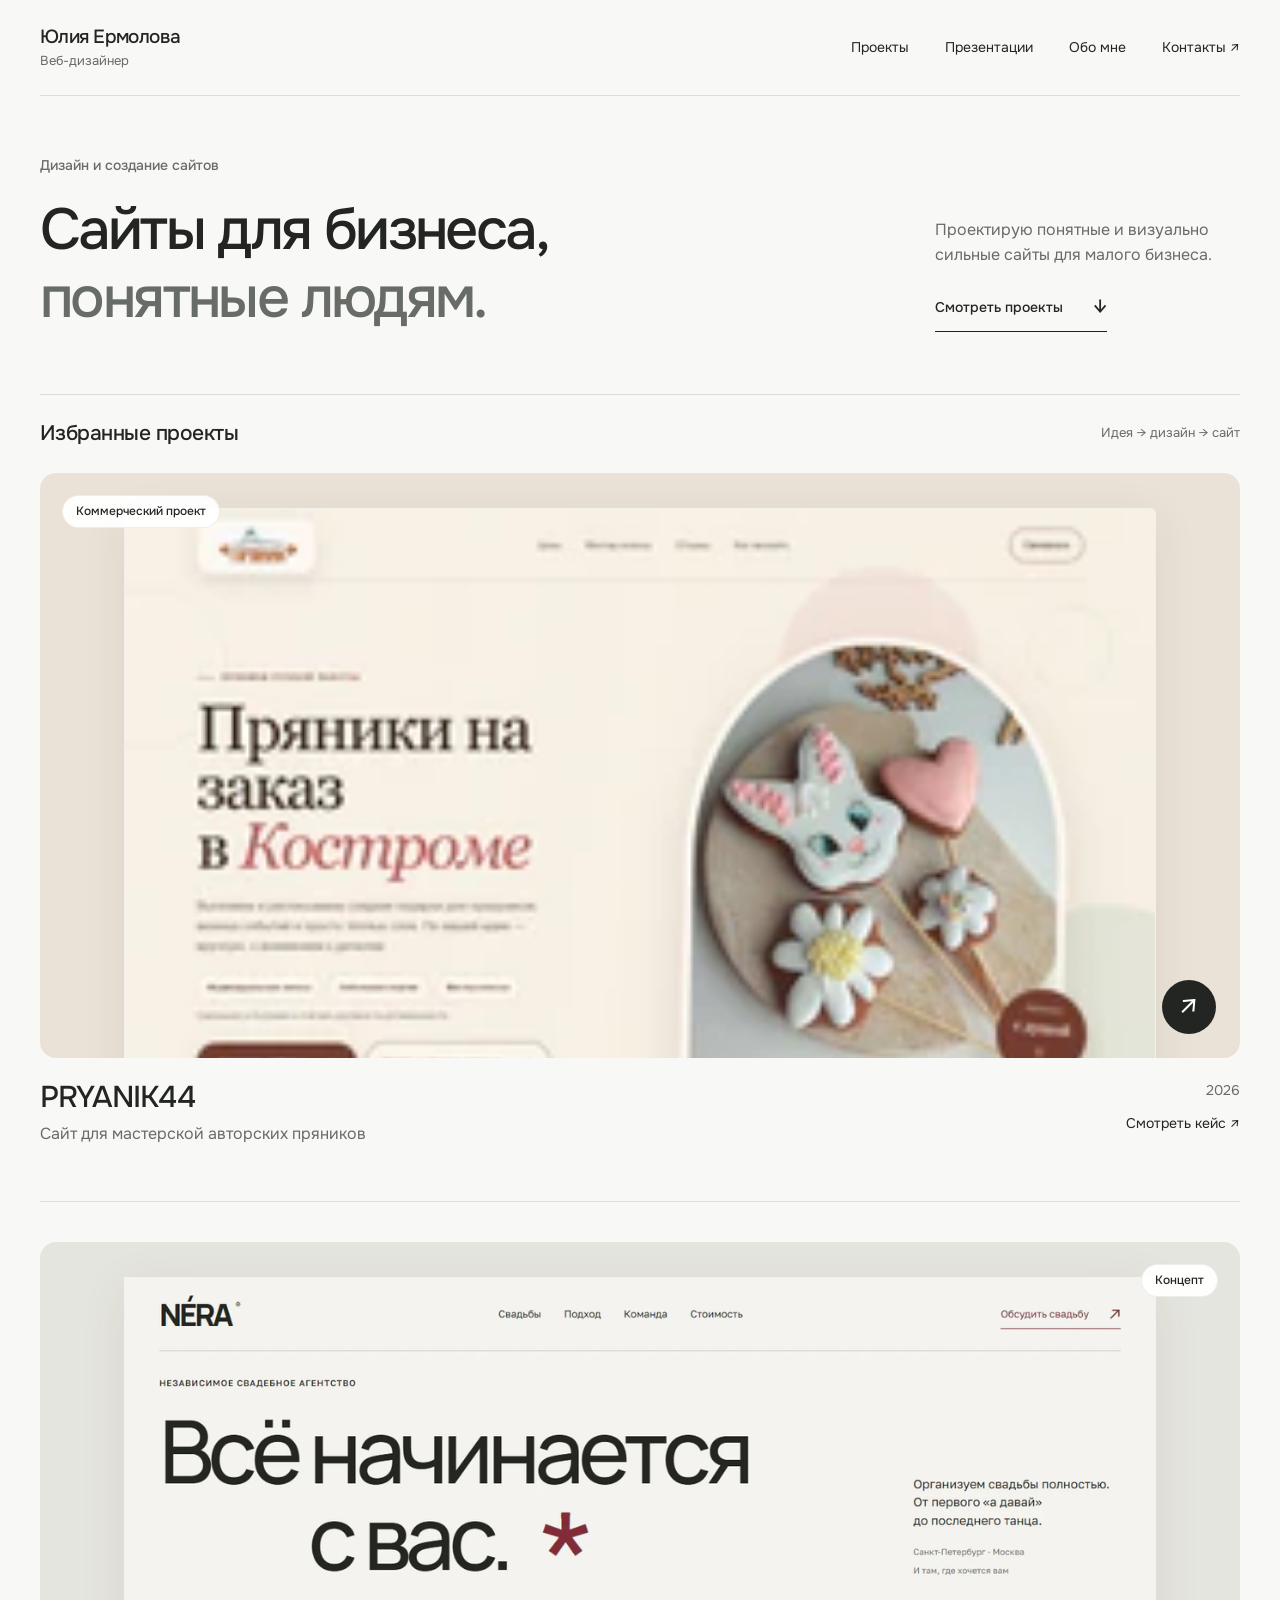
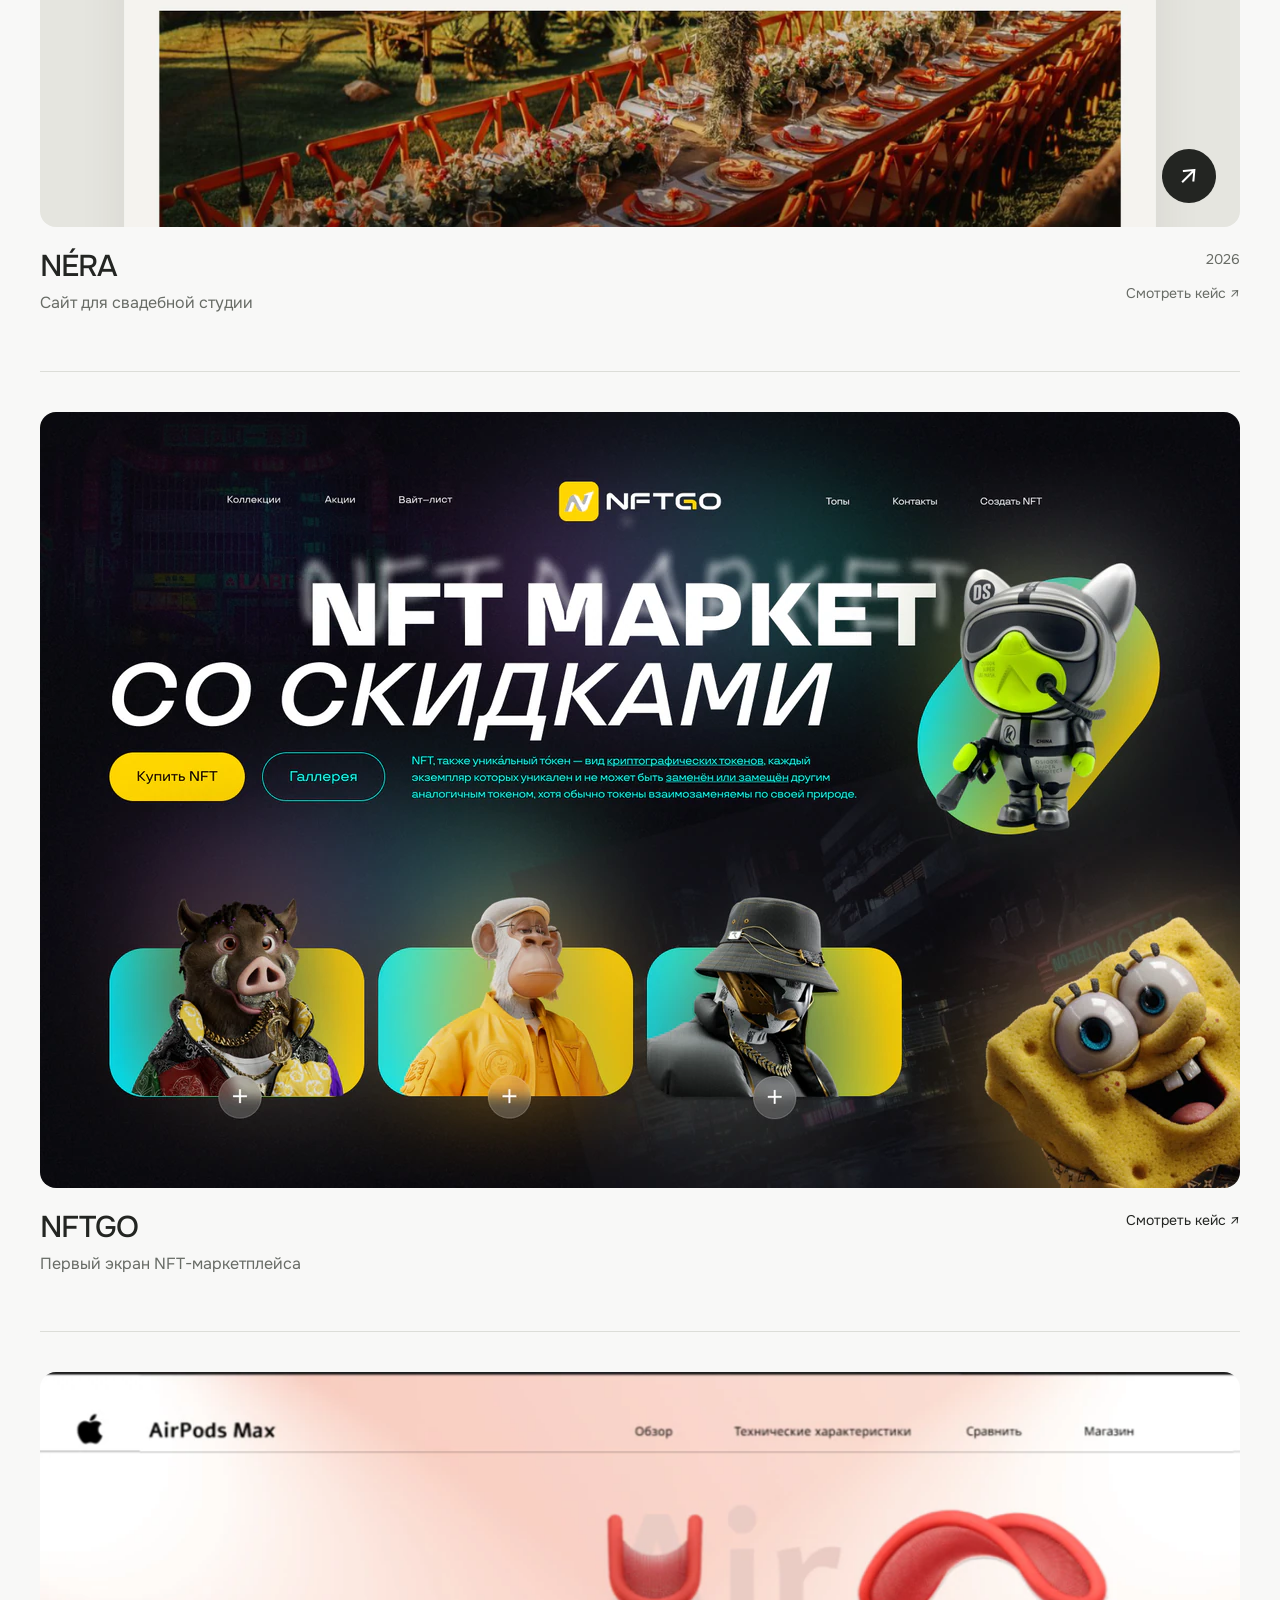
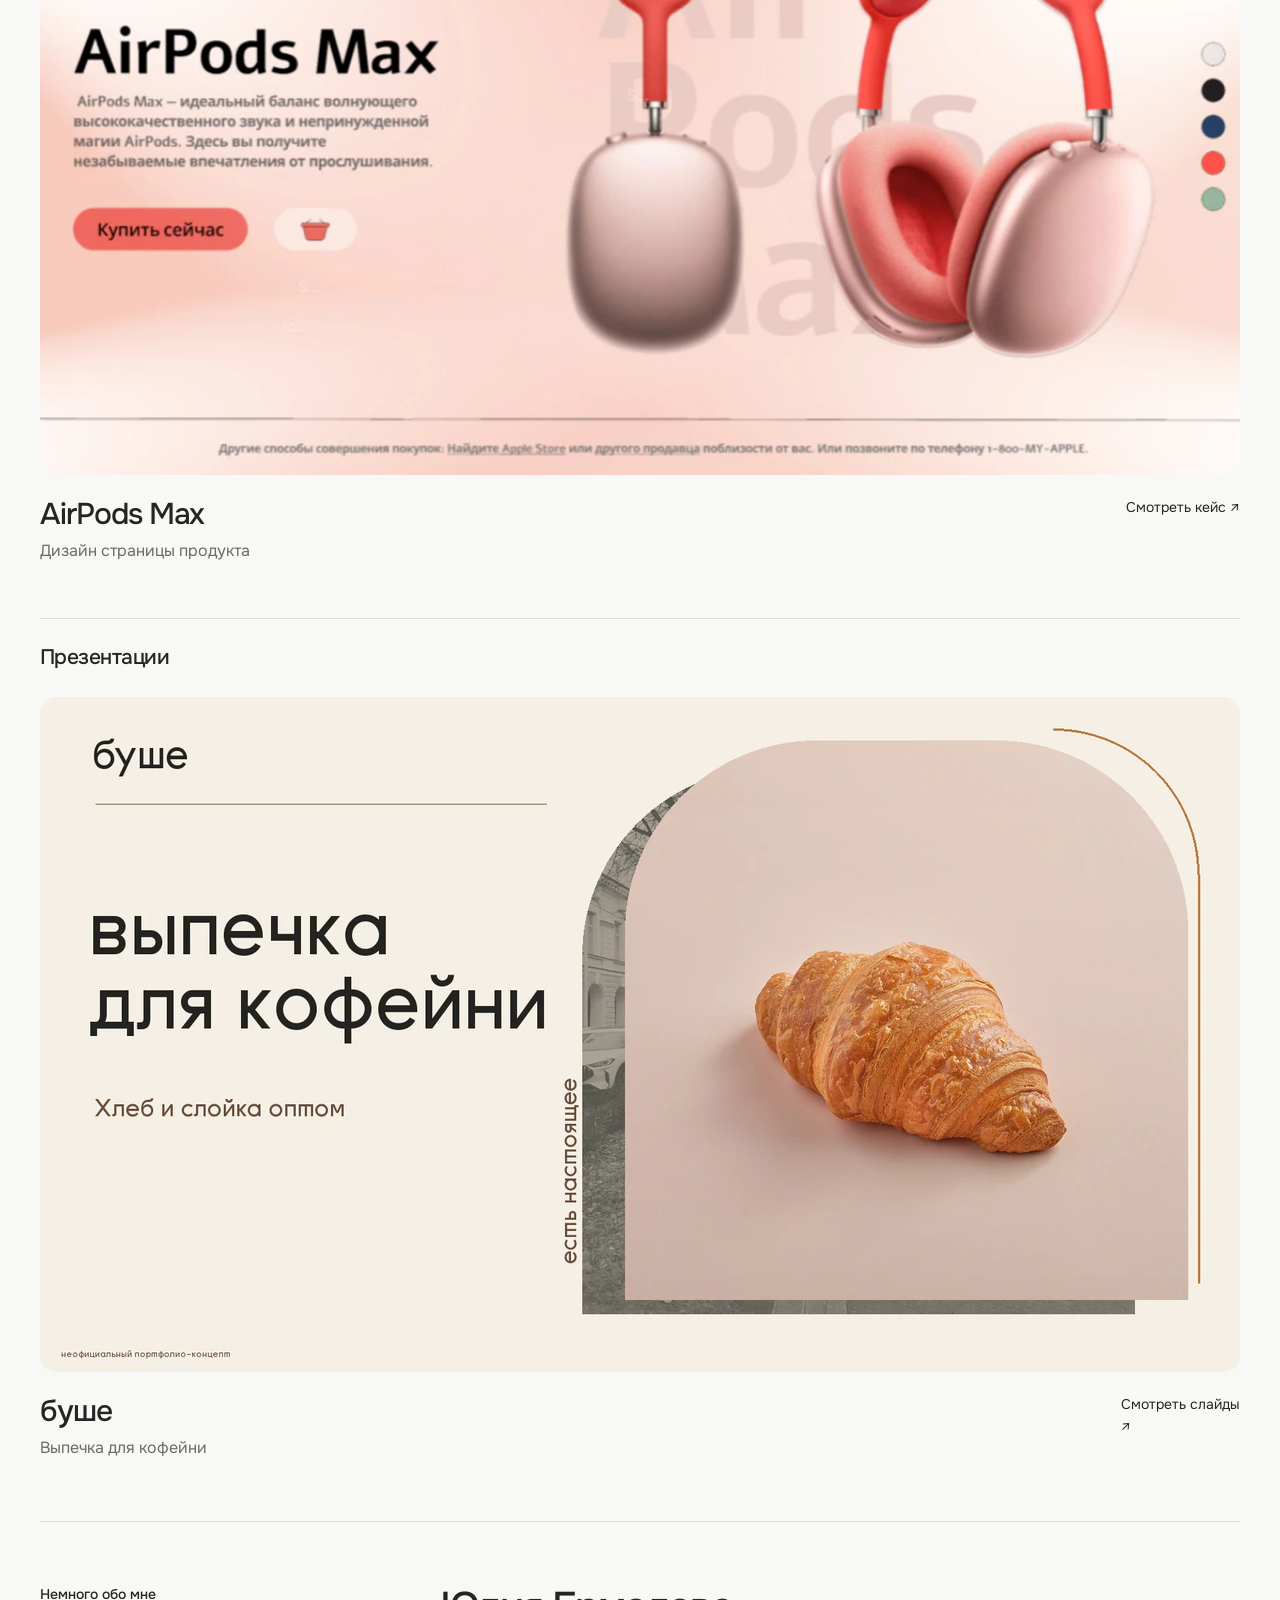
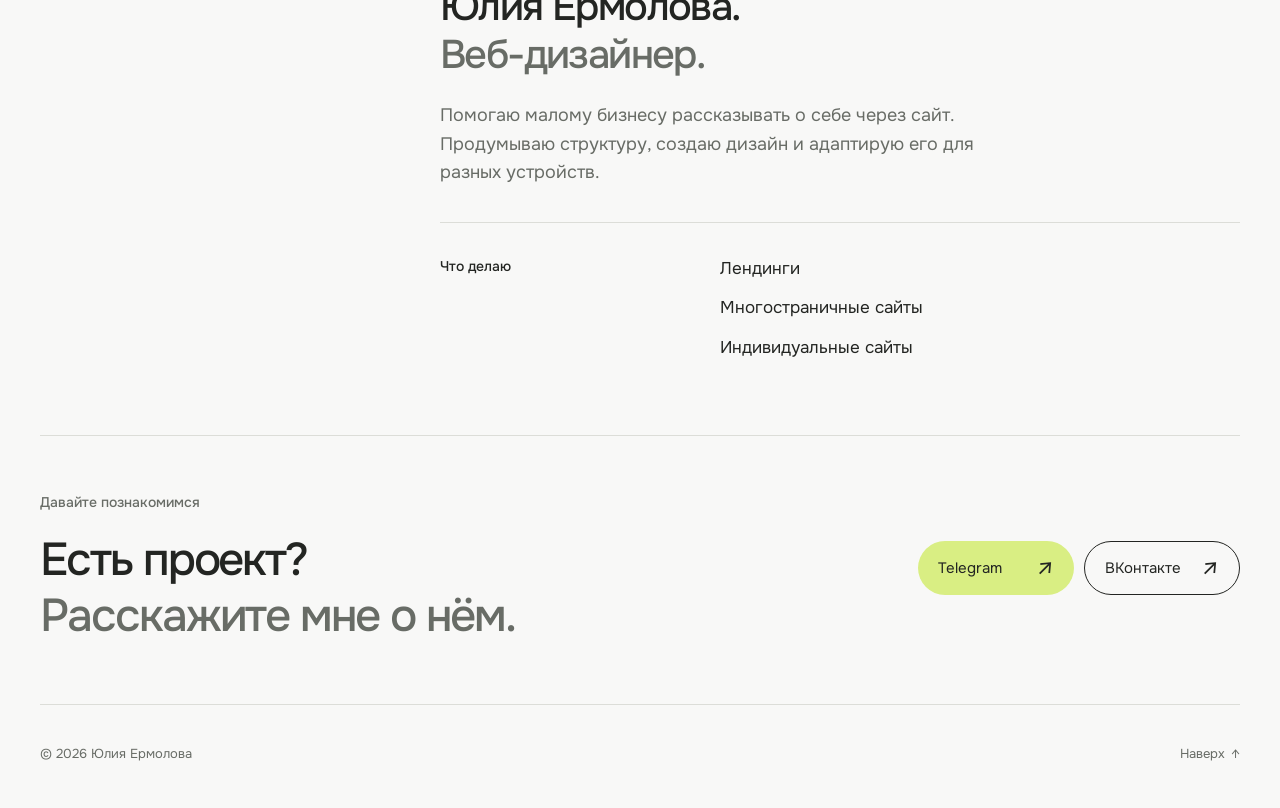
==== commit dadbb973: "Add Bushe to the portfolio presentations" ====
--- a/index.html
+++ b/index.html
@@ -1,5 +1,6 @@
-<!doctype html><html lang="ru"><head><meta charset="UTF-8"><meta name="viewport" content="width=device-width, initial-scale=1"><title>Юлия Ермолова — веб-дизайнер</title><meta name="description" content="Портфолио веб-дизайнера Юлии Ермоловой. Избранные работы: PRYANIK44, NÉRA, NFTGO и AirPods Max."><link rel="preload" href="/assets/onest-1.woff2" as="font" type="font/woff2" crossorigin><link rel="preload" href="/assets/onest-6.woff2" as="font" type="font/woff2" crossorigin><link rel="stylesheet" href="/fonts.css"><link rel="stylesheet" href="/styles.css"><script src="/app.js" defer></script></head><body><a class="skip-link" href="#main">К содержанию</a><header class="header shell"><a class="brand" href="/" aria-current="page">Юлия Ермолова<span class="brand-role">Веб-дизайнер</span></a><button class="menu-toggle" aria-label="Открыть меню" aria-expanded="false" aria-controls="navigation"><span></span><span></span></button><nav id="navigation" aria-label="Основная навигация"><a href="/#projects">Проекты</a><a href="/#about">Обо мне</a><a href="/#contact">Контакты <span aria-hidden="true">↗</span></a></nav></header><main id="main">
+<!doctype html><html lang="ru"><head><meta charset="UTF-8"><meta name="viewport" content="width=device-width, initial-scale=1"><title>Юлия Ермолова — веб-дизайнер</title><meta name="description" content="Портфолио веб-дизайнера Юлии Ермоловой: сайты и презентации. Избранные работы: PRYANIK44, NÉRA, NFTGO, AirPods Max и «буше»."><link rel="preload" href="/assets/onest-1.woff2" as="font" type="font/woff2" crossorigin><link rel="preload" href="/assets/onest-6.woff2" as="font" type="font/woff2" crossorigin><link rel="stylesheet" href="/fonts.css"><link rel="stylesheet" href="/styles.css"><script src="/app.js" defer></script></head><body><a class="skip-link" href="#main">К содержанию</a><header class="header shell"><a class="brand" href="/" aria-current="page">Юлия Ермолова<span class="brand-role">Веб-дизайнер</span></a><button class="menu-toggle" aria-label="Открыть меню" aria-expanded="false" aria-controls="navigation"><span></span><span></span></button><nav id="navigation" aria-label="Основная навигация"><a href="/#projects">Проекты</a><a href="/#presentations">Презентации</a><a href="/#about">Обо мне</a><a href="/#contact">Контакты <span aria-hidden="true">↗</span></a></nav></header><main id="main">
 <section class="hero shell" aria-labelledby="hero-title"><p class="eyebrow">Дизайн и создание сайтов</p><div class="hero-main"><h1 id="hero-title">Сайты для бизнеса,<br><span>понятные людям.</span></h1><div class="hero-aside"><p>Проектирую понятные и визуально сильные сайты для малого бизнеса.</p><a class="text-link" href="/#projects">Смотреть проекты <span aria-hidden="true">↓</span></a></div></div></section>
 <section class="projects shell" id="projects" aria-labelledby="projects-title"><div class="section-heading"><h2 id="projects-title">Избранные проекты</h2><span class="section-note">Идея → дизайн → сайт</span></div><article class="project-card" id="project-pryanik44"><a class="project-link" href="/projects/pryanik44" aria-label="PRYANIK44 — смотреть кейс"><div class="project-preview pryanik44"><img src="/assets/pryanik-desktop-preview-1440.webp" srcset="/assets/pryanik-desktop-preview-240.webp 240w, /assets/pryanik-desktop-preview-480.webp 480w, /assets/pryanik-desktop-preview-800.webp 800w, /assets/pryanik-desktop-preview-1200.webp 1200w, /assets/pryanik-desktop-preview-1440.webp 1440w" sizes="(max-width: 767px) calc(100vw - 40px), (max-width: 1328px) calc(100vw - 80px), 1248px" width="1440" height="1000" alt="Первый экран PRYANIK44: пряники на заказ и фотография расписных пряников" decoding="async" fetchpriority="high"><span class="project-kind">Коммерческий проект</span><span class="preview-open" aria-hidden="true"><span aria-hidden="true">↗</span></span></div><div class="project-caption"><div><h3>PRYANIK44</h3><p>Сайт для мастерской авторских пряников</p></div><div class="project-meta"><span>2026</span><span>Смотреть кейс ↗</span></div></div></a></article><article class="project-card" id="project-nera"><a class="project-link" href="/projects/nera" aria-label="NÉRA — смотреть кейс"><div class="project-preview nera"><img src="/assets/nera-desktop-preview-1440.webp" srcset="/assets/nera-desktop-preview-240.webp 240w, /assets/nera-desktop-preview-480.webp 480w, /assets/nera-desktop-preview-800.webp 800w, /assets/nera-desktop-preview-1200.webp 1200w, /assets/nera-desktop-preview-1440.webp 1440w" sizes="(max-width: 767px) calc(100vw - 40px), (max-width: 1328px) calc(100vw - 80px), 1248px" width="1440" height="1100" alt="Первый экран NÉRA: Всё начинается с вас и свадебный ужин в саду" decoding="async" loading="lazy"><span class="project-kind">Концепт</span><span class="preview-open" aria-hidden="true"><span aria-hidden="true">↗</span></span></div><div class="project-caption"><div><h3>NÉRA</h3><p>Сайт для свадебной студии</p></div><div class="project-meta"><span>2026</span><span>Смотреть кейс ↗</span></div></div></a></article><article class="project-card" id="project-nftgo"><a class="project-link" href="/projects/nftgo" aria-label="NFTGO — смотреть кейс"><div class="project-preview nftgo project-preview-full"><img src="/assets/nftgo-desktop-preview-1728.webp" srcset="/assets/nftgo-desktop-preview-240.webp 240w, /assets/nftgo-desktop-preview-480.webp 480w, /assets/nftgo-desktop-preview-800.webp 800w, /assets/nftgo-desktop-preview-1200.webp 1200w, /assets/nftgo-desktop-preview-1728.webp 1728w" sizes="(max-width: 767px) calc(100vw - 40px), (max-width: 1328px) calc(100vw - 80px), 1248px" width="1728" height="1117" alt="Макет NFTGO с крупным заголовком, 3D-персонажами и карточками коллекции на тёмном фоне" decoding="async" loading="lazy"></div><div class="project-caption"><div><h3>NFTGO</h3><p>Первый экран NFT-маркетплейса</p></div><div class="project-meta"><span>Смотреть кейс ↗</span></div></div></a></article><article class="project-card" id="project-airpods-max"><a class="project-link" href="/projects/airpods-max" aria-label="AirPods Max — смотреть кейс"><div class="project-preview airpods-max project-preview-full"><img src="/assets/airpods-max-desktop-preview-1123.webp" srcset="/assets/airpods-max-desktop-preview-240.webp 240w, /assets/airpods-max-desktop-preview-480.webp 480w, /assets/airpods-max-desktop-preview-800.webp 800w, /assets/airpods-max-desktop-preview-1123.webp 1123w" sizes="(max-width: 767px) calc(100vw - 40px), (max-width: 1328px) calc(100vw - 80px), 1248px" width="1123" height="658" alt="Макет страницы AirPods Max с изображениями красных наушников на персиковом фоне и палитрой цветов справа" decoding="async" loading="lazy"></div><div class="project-caption"><div><h3>AirPods Max</h3><p>Дизайн страницы продукта</p></div><div class="project-meta"><span>Смотреть кейс ↗</span></div></div></a></article></section>
+<section class="projects shell" id="presentations" aria-labelledby="presentations-title"><div class="section-heading"><h2 id="presentations-title">Презентации</h2></div><article class="project-card" id="presentation-bushe"><a class="project-link" href="/presentations/bushe/" aria-label="буше — смотреть презентацию"><div class="project-preview project-preview-full"><img src="/assets/bushe-slide-1-preview-1600.webp" srcset="/assets/bushe-slide-1-preview-240.webp 240w, /assets/bushe-slide-1-preview-480.webp 480w, /assets/bushe-slide-1-preview-800.webp 800w, /assets/bushe-slide-1-preview-1200.webp 1200w, /assets/bushe-slide-1-preview-1600.webp 1600w" sizes="(max-width: 767px) calc(100vw - 40px), (max-width: 1328px) calc(100vw - 80px), 1248px" width="1600" height="900" alt="Обложка «Выпечка для кофейни»: круассан на фоне городской архитектуры." decoding="async" loading="lazy"></div><div class="project-caption"><div><h3>буше</h3><p>Выпечка для кофейни</p></div><div class="project-meta"><span>Смотреть слайды <span aria-hidden="true">↗</span></span></div></div></a></article></section>
 <section class="about shell" id="about" aria-labelledby="about-title"><div class="section-label">Немного обо мне</div><div class="about-main"><h2 id="about-title">Юлия Ермолова.<br><span class="muted">Веб-дизайнер.</span></h2><p>Помогаю малому бизнесу рассказывать о себе через сайт. Продумываю структуру, создаю дизайн и адаптирую его для разных устройств.</p><div class="services"><h3>Что делаю</h3><ul><li>Лендинги</li><li>Многостраничные сайты</li><li>Индивидуальные сайты</li></ul></div></div></section>
 <section class="contact shell" id="contact" aria-labelledby="contact-title"><div><p class="eyebrow">Давайте познакомимся</p><h2 id="contact-title">Есть проект?<br><span class="muted">Расскажите мне о нём.</span></h2></div><div class="contact-actions" aria-label="Способы связи"><a class="button contact-button contact-button-primary" href="https://t.me/yu_ermolova" target="_blank" rel="noopener noreferrer" aria-label="Написать в Telegram">Telegram <span aria-hidden="true">↗</span></a><a class="button contact-button contact-button-secondary" href="https://vk.ru/yuliaweb" target="_blank" rel="noopener noreferrer" aria-label="Написать в ВКонтакте">ВКонтакте <span aria-hidden="true">↗</span></a></div></section></main><footer class="footer shell"><span>© 2026 Юлия Ермолова</span><a href="#main">Наверх <span aria-hidden="true">↑</span></a></footer></body></html>
--- a/styles.css
+++ b/styles.css
@@ -32,3 +32,10 @@
 .case-cover-full img{width:100%;border-radius:0}
 .case-cover-full figcaption{padding:12px 0 4px;color:var(--muted);font-size:14px}
 .case-cover-full figcaption a{text-decoration:underline;text-underline-offset:3px}
+
+.presentation-note{margin:0 0 24px;color:var(--muted);font-size:14px}
+.presentation-slides{display:grid;gap:clamp(24px,4vw,48px)}
+.presentation-slide>a{display:block;border-radius:var(--radius);overflow:hidden}
+.presentation-slide img{width:100%}
+.presentation-slide figcaption{display:flex;justify-content:space-between;flex-wrap:wrap;gap:4px 16px;padding-top:10px;font-size:14px}
+.presentation-slide figcaption a{color:var(--muted);text-decoration:underline;text-underline-offset:3px}
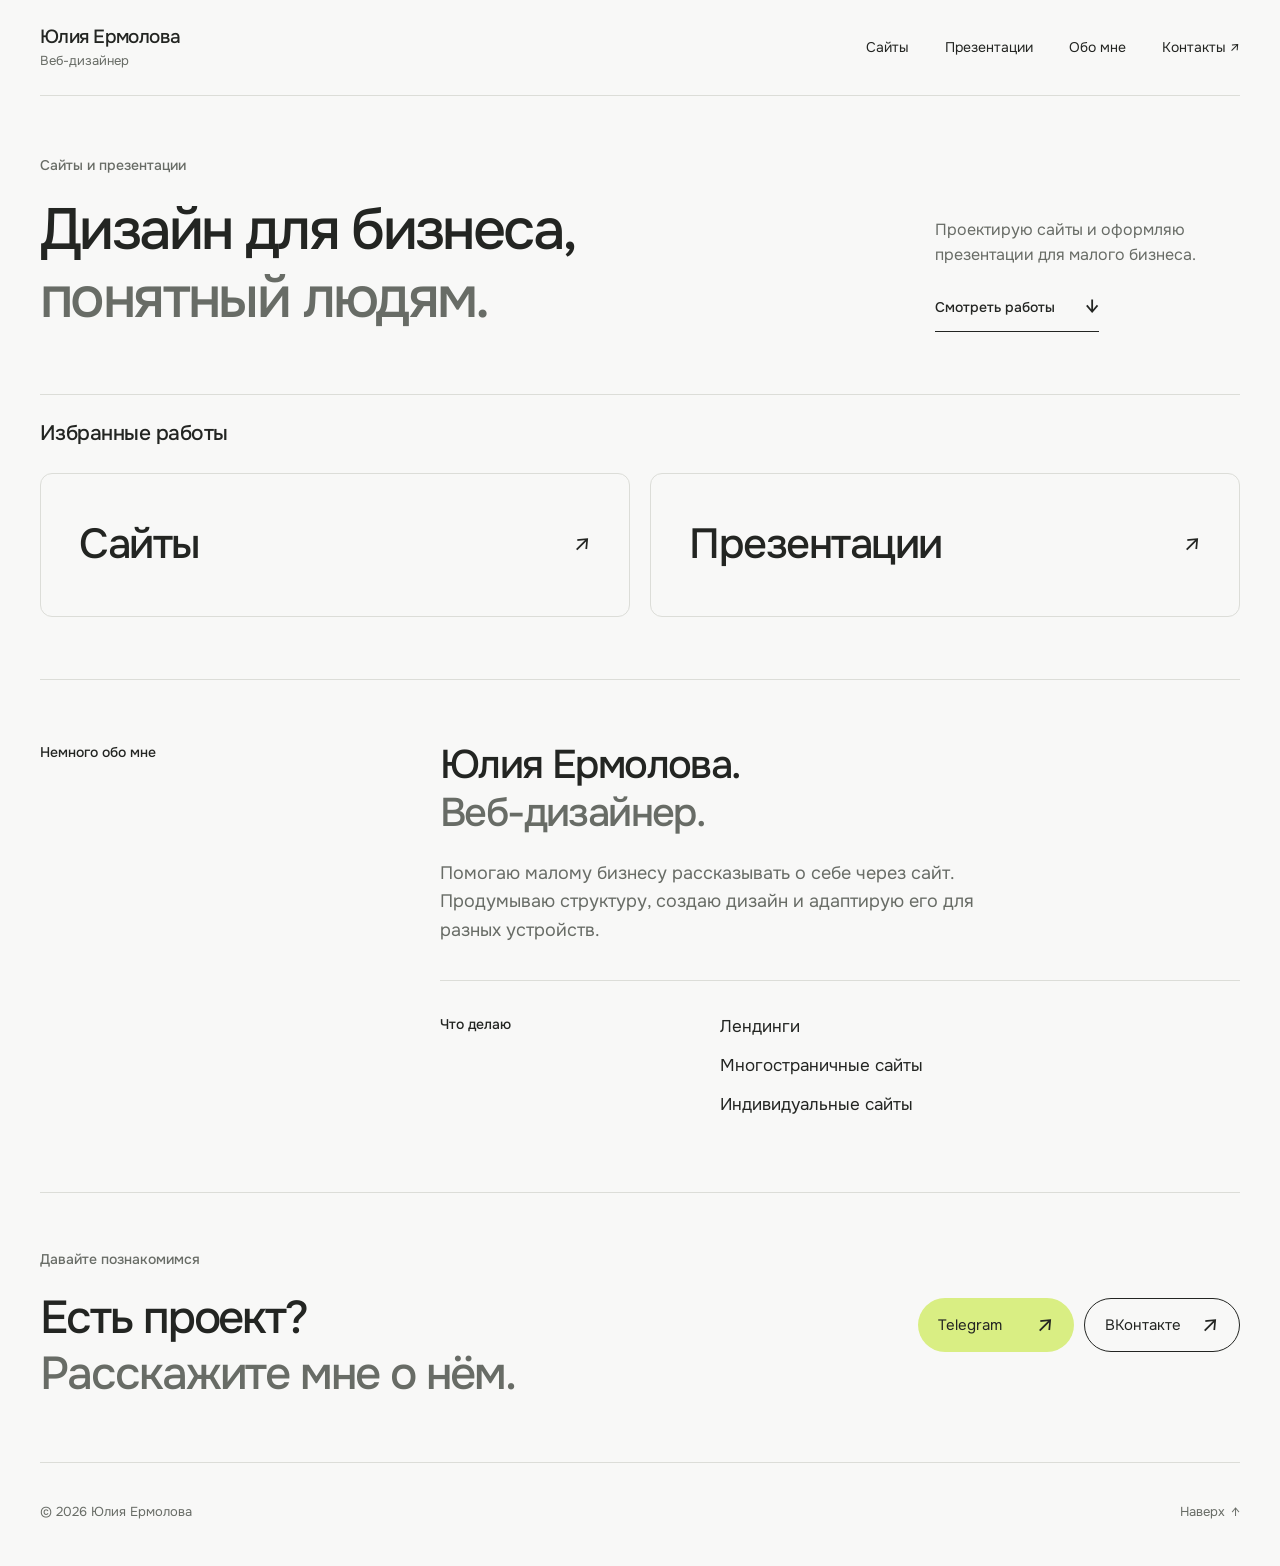
==== commit e5ebc953: "Split the portfolio into sites and presentations catalogs" ====
--- a/index.html
+++ b/index.html
@@ -1,6 +1,11 @@
-<!doctype html><html lang="ru"><head><meta charset="UTF-8"><meta name="viewport" content="width=device-width, initial-scale=1"><title>Юлия Ермолова — веб-дизайнер</title><meta name="description" content="Портфолио веб-дизайнера Юлии Ермоловой: сайты и презентации. Избранные работы: PRYANIK44, NÉRA, NFTGO, AirPods Max и «буше»."><link rel="preload" href="/assets/onest-1.woff2" as="font" type="font/woff2" crossorigin><link rel="preload" href="/assets/onest-6.woff2" as="font" type="font/woff2" crossorigin><link rel="stylesheet" href="/fonts.css"><link rel="stylesheet" href="/styles.css"><script src="/app.js" defer></script></head><body><a class="skip-link" href="#main">К содержанию</a><header class="header shell"><a class="brand" href="/" aria-current="page">Юлия Ермолова<span class="brand-role">Веб-дизайнер</span></a><button class="menu-toggle" aria-label="Открыть меню" aria-expanded="false" aria-controls="navigation"><span></span><span></span></button><nav id="navigation" aria-label="Основная навигация"><a href="/#projects">Проекты</a><a href="/#presentations">Презентации</a><a href="/#about">Обо мне</a><a href="/#contact">Контакты <span aria-hidden="true">↗</span></a></nav></header><main id="main">
-<section class="hero shell" aria-labelledby="hero-title"><p class="eyebrow">Дизайн и создание сайтов</p><div class="hero-main"><h1 id="hero-title">Сайты для бизнеса,<br><span>понятные людям.</span></h1><div class="hero-aside"><p>Проектирую понятные и визуально сильные сайты для малого бизнеса.</p><a class="text-link" href="/#projects">Смотреть проекты <span aria-hidden="true">↓</span></a></div></div></section>
-<section class="projects shell" id="projects" aria-labelledby="projects-title"><div class="section-heading"><h2 id="projects-title">Избранные проекты</h2><span class="section-note">Идея → дизайн → сайт</span></div><article class="project-card" id="project-pryanik44"><a class="project-link" href="/projects/pryanik44" aria-label="PRYANIK44 — смотреть кейс"><div class="project-preview pryanik44"><img src="/assets/pryanik-desktop-preview-1440.webp" srcset="/assets/pryanik-desktop-preview-240.webp 240w, /assets/pryanik-desktop-preview-480.webp 480w, /assets/pryanik-desktop-preview-800.webp 800w, /assets/pryanik-desktop-preview-1200.webp 1200w, /assets/pryanik-desktop-preview-1440.webp 1440w" sizes="(max-width: 767px) calc(100vw - 40px), (max-width: 1328px) calc(100vw - 80px), 1248px" width="1440" height="1000" alt="Первый экран PRYANIK44: пряники на заказ и фотография расписных пряников" decoding="async" fetchpriority="high"><span class="project-kind">Коммерческий проект</span><span class="preview-open" aria-hidden="true"><span aria-hidden="true">↗</span></span></div><div class="project-caption"><div><h3>PRYANIK44</h3><p>Сайт для мастерской авторских пряников</p></div><div class="project-meta"><span>2026</span><span>Смотреть кейс ↗</span></div></div></a></article><article class="project-card" id="project-nera"><a class="project-link" href="/projects/nera" aria-label="NÉRA — смотреть кейс"><div class="project-preview nera"><img src="/assets/nera-desktop-preview-1440.webp" srcset="/assets/nera-desktop-preview-240.webp 240w, /assets/nera-desktop-preview-480.webp 480w, /assets/nera-desktop-preview-800.webp 800w, /assets/nera-desktop-preview-1200.webp 1200w, /assets/nera-desktop-preview-1440.webp 1440w" sizes="(max-width: 767px) calc(100vw - 40px), (max-width: 1328px) calc(100vw - 80px), 1248px" width="1440" height="1100" alt="Первый экран NÉRA: Всё начинается с вас и свадебный ужин в саду" decoding="async" loading="lazy"><span class="project-kind">Концепт</span><span class="preview-open" aria-hidden="true"><span aria-hidden="true">↗</span></span></div><div class="project-caption"><div><h3>NÉRA</h3><p>Сайт для свадебной студии</p></div><div class="project-meta"><span>2026</span><span>Смотреть кейс ↗</span></div></div></a></article><article class="project-card" id="project-nftgo"><a class="project-link" href="/projects/nftgo" aria-label="NFTGO — смотреть кейс"><div class="project-preview nftgo project-preview-full"><img src="/assets/nftgo-desktop-preview-1728.webp" srcset="/assets/nftgo-desktop-preview-240.webp 240w, /assets/nftgo-desktop-preview-480.webp 480w, /assets/nftgo-desktop-preview-800.webp 800w, /assets/nftgo-desktop-preview-1200.webp 1200w, /assets/nftgo-desktop-preview-1728.webp 1728w" sizes="(max-width: 767px) calc(100vw - 40px), (max-width: 1328px) calc(100vw - 80px), 1248px" width="1728" height="1117" alt="Макет NFTGO с крупным заголовком, 3D-персонажами и карточками коллекции на тёмном фоне" decoding="async" loading="lazy"></div><div class="project-caption"><div><h3>NFTGO</h3><p>Первый экран NFT-маркетплейса</p></div><div class="project-meta"><span>Смотреть кейс ↗</span></div></div></a></article><article class="project-card" id="project-airpods-max"><a class="project-link" href="/projects/airpods-max" aria-label="AirPods Max — смотреть кейс"><div class="project-preview airpods-max project-preview-full"><img src="/assets/airpods-max-desktop-preview-1123.webp" srcset="/assets/airpods-max-desktop-preview-240.webp 240w, /assets/airpods-max-desktop-preview-480.webp 480w, /assets/airpods-max-desktop-preview-800.webp 800w, /assets/airpods-max-desktop-preview-1123.webp 1123w" sizes="(max-width: 767px) calc(100vw - 40px), (max-width: 1328px) calc(100vw - 80px), 1248px" width="1123" height="658" alt="Макет страницы AirPods Max с изображениями красных наушников на персиковом фоне и палитрой цветов справа" decoding="async" loading="lazy"></div><div class="project-caption"><div><h3>AirPods Max</h3><p>Дизайн страницы продукта</p></div><div class="project-meta"><span>Смотреть кейс ↗</span></div></div></a></article></section>
-<section class="projects shell" id="presentations" aria-labelledby="presentations-title"><div class="section-heading"><h2 id="presentations-title">Презентации</h2></div><article class="project-card" id="presentation-bushe"><a class="project-link" href="/presentations/bushe/" aria-label="буше — смотреть презентацию"><div class="project-preview project-preview-full"><img src="/assets/bushe-slide-1-preview-1600.webp" srcset="/assets/bushe-slide-1-preview-240.webp 240w, /assets/bushe-slide-1-preview-480.webp 480w, /assets/bushe-slide-1-preview-800.webp 800w, /assets/bushe-slide-1-preview-1200.webp 1200w, /assets/bushe-slide-1-preview-1600.webp 1600w" sizes="(max-width: 767px) calc(100vw - 40px), (max-width: 1328px) calc(100vw - 80px), 1248px" width="1600" height="900" alt="Обложка «Выпечка для кофейни»: круассан на фоне городской архитектуры." decoding="async" loading="lazy"></div><div class="project-caption"><div><h3>буше</h3><p>Выпечка для кофейни</p></div><div class="project-meta"><span>Смотреть слайды <span aria-hidden="true">↗</span></span></div></div></a></article></section>
+<!doctype html><html lang="ru"><head><meta charset="UTF-8"><meta name="viewport" content="width=device-width, initial-scale=1"><title>Юлия Ермолова — веб-дизайнер</title><meta name="description" content="Портфолио веб-дизайнера Юлии Ермоловой: сайты и презентации. Избранные работы: PRYANIK44, NÉRA, NFTGO, AirPods Max и «буше»."><link rel="preload" href="/assets/onest-1.woff2" as="font" type="font/woff2" crossorigin><link rel="preload" href="/assets/onest-6.woff2" as="font" type="font/woff2" crossorigin><link rel="stylesheet" href="/fonts.css"><link rel="stylesheet" href="/styles.css"><script src="/app.js" defer></script></head><body><a class="skip-link" href="#main">К содержанию</a><header class="header shell"><a class="brand" href="/" aria-current="page">Юлия Ермолова<span class="brand-role">Веб-дизайнер</span></a><button class="menu-toggle" aria-label="Открыть меню" aria-expanded="false" aria-controls="navigation"><span></span><span></span></button><nav id="navigation" aria-label="Основная навигация"><a href="/sites/">Сайты</a><a href="/presentations/">Презентации</a><a href="/#about">Обо мне</a><a href="/#contact">Контакты <span aria-hidden="true">↗</span></a></nav></header><main id="main">
+<section class="hero shell" aria-labelledby="hero-title"><p class="eyebrow">Сайты и презентации</p><div class="hero-main"><h1 id="hero-title">Дизайн для бизнеса,<br><span>понятный людям.</span></h1><div class="hero-aside"><p>Проектирую сайты и оформляю презентации для малого бизнеса.</p><a class="text-link" href="#projects">Смотреть работы <span aria-hidden="true">↓</span></a></div></div></section>
+<section class="shell" id="projects" aria-labelledby="projects-title">
+  <div class="section-heading"><h2 id="projects-title">Избранные работы</h2></div>
+  <div class="portfolio-sections">
+    <a class="portfolio-section" href="/sites/"><h3>Сайты</h3><span aria-hidden="true">↗</span></a>
+    <a class="portfolio-section" id="presentations" href="/presentations/"><h3>Презентации</h3><span aria-hidden="true">↗</span></a>
+  </div>
+</section>
 <section class="about shell" id="about" aria-labelledby="about-title"><div class="section-label">Немного обо мне</div><div class="about-main"><h2 id="about-title">Юлия Ермолова.<br><span class="muted">Веб-дизайнер.</span></h2><p>Помогаю малому бизнесу рассказывать о себе через сайт. Продумываю структуру, создаю дизайн и адаптирую его для разных устройств.</p><div class="services"><h3>Что делаю</h3><ul><li>Лендинги</li><li>Многостраничные сайты</li><li>Индивидуальные сайты</li></ul></div></div></section>
 <section class="contact shell" id="contact" aria-labelledby="contact-title"><div><p class="eyebrow">Давайте познакомимся</p><h2 id="contact-title">Есть проект?<br><span class="muted">Расскажите мне о нём.</span></h2></div><div class="contact-actions" aria-label="Способы связи"><a class="button contact-button contact-button-primary" href="https://t.me/yu_ermolova" target="_blank" rel="noopener noreferrer" aria-label="Написать в Telegram">Telegram <span aria-hidden="true">↗</span></a><a class="button contact-button contact-button-secondary" href="https://vk.ru/yuliaweb" target="_blank" rel="noopener noreferrer" aria-label="Написать в ВКонтакте">ВКонтакте <span aria-hidden="true">↗</span></a></div></section></main><footer class="footer shell"><span>© 2026 Юлия Ермолова</span><a href="#main">Наверх <span aria-hidden="true">↑</span></a></footer></body></html>
--- a/styles.css
+++ b/styles.css
@@ -39,3 +39,17 @@
 .presentation-slide img{width:100%}
 .presentation-slide figcaption{display:flex;justify-content:space-between;flex-wrap:wrap;gap:4px 16px;padding-top:10px;font-size:14px}
 .presentation-slide figcaption a{color:var(--muted);text-decoration:underline;text-underline-offset:3px}
+
+.portfolio-sections{display:grid;gap:12px}
+.portfolio-section{display:flex;align-items:center;justify-content:space-between;gap:12px;min-height:100px;padding:clamp(16px,4vw,38px);border:1px solid var(--line);border-radius:var(--radius);transition:background-color .2s}
+.portfolio-section h3{font-size:clamp(23px,4vw,42px);line-height:1.15;letter-spacing:-.035em}
+.portfolio-section>span{font-size:24px}
+.portfolio-section:hover{background:var(--accent)}
+.portfolio-catalog .project-caption h2{font-size:23px;line-height:1.2;letter-spacing:-.035em;margin-bottom:7px}
+.header nav a[aria-current="page"]{text-decoration:underline;text-underline-offset:5px}
+@media(min-width:768px){
+  .portfolio-sections{grid-template-columns:repeat(2,minmax(0,1fr));gap:20px}
+  .portfolio-section{min-height:144px}
+  .portfolio-catalog .project-caption h2{font-size:28px}
+}
+@media(min-width:1100px){.portfolio-catalog .project-caption h2{font-size:30px}}
